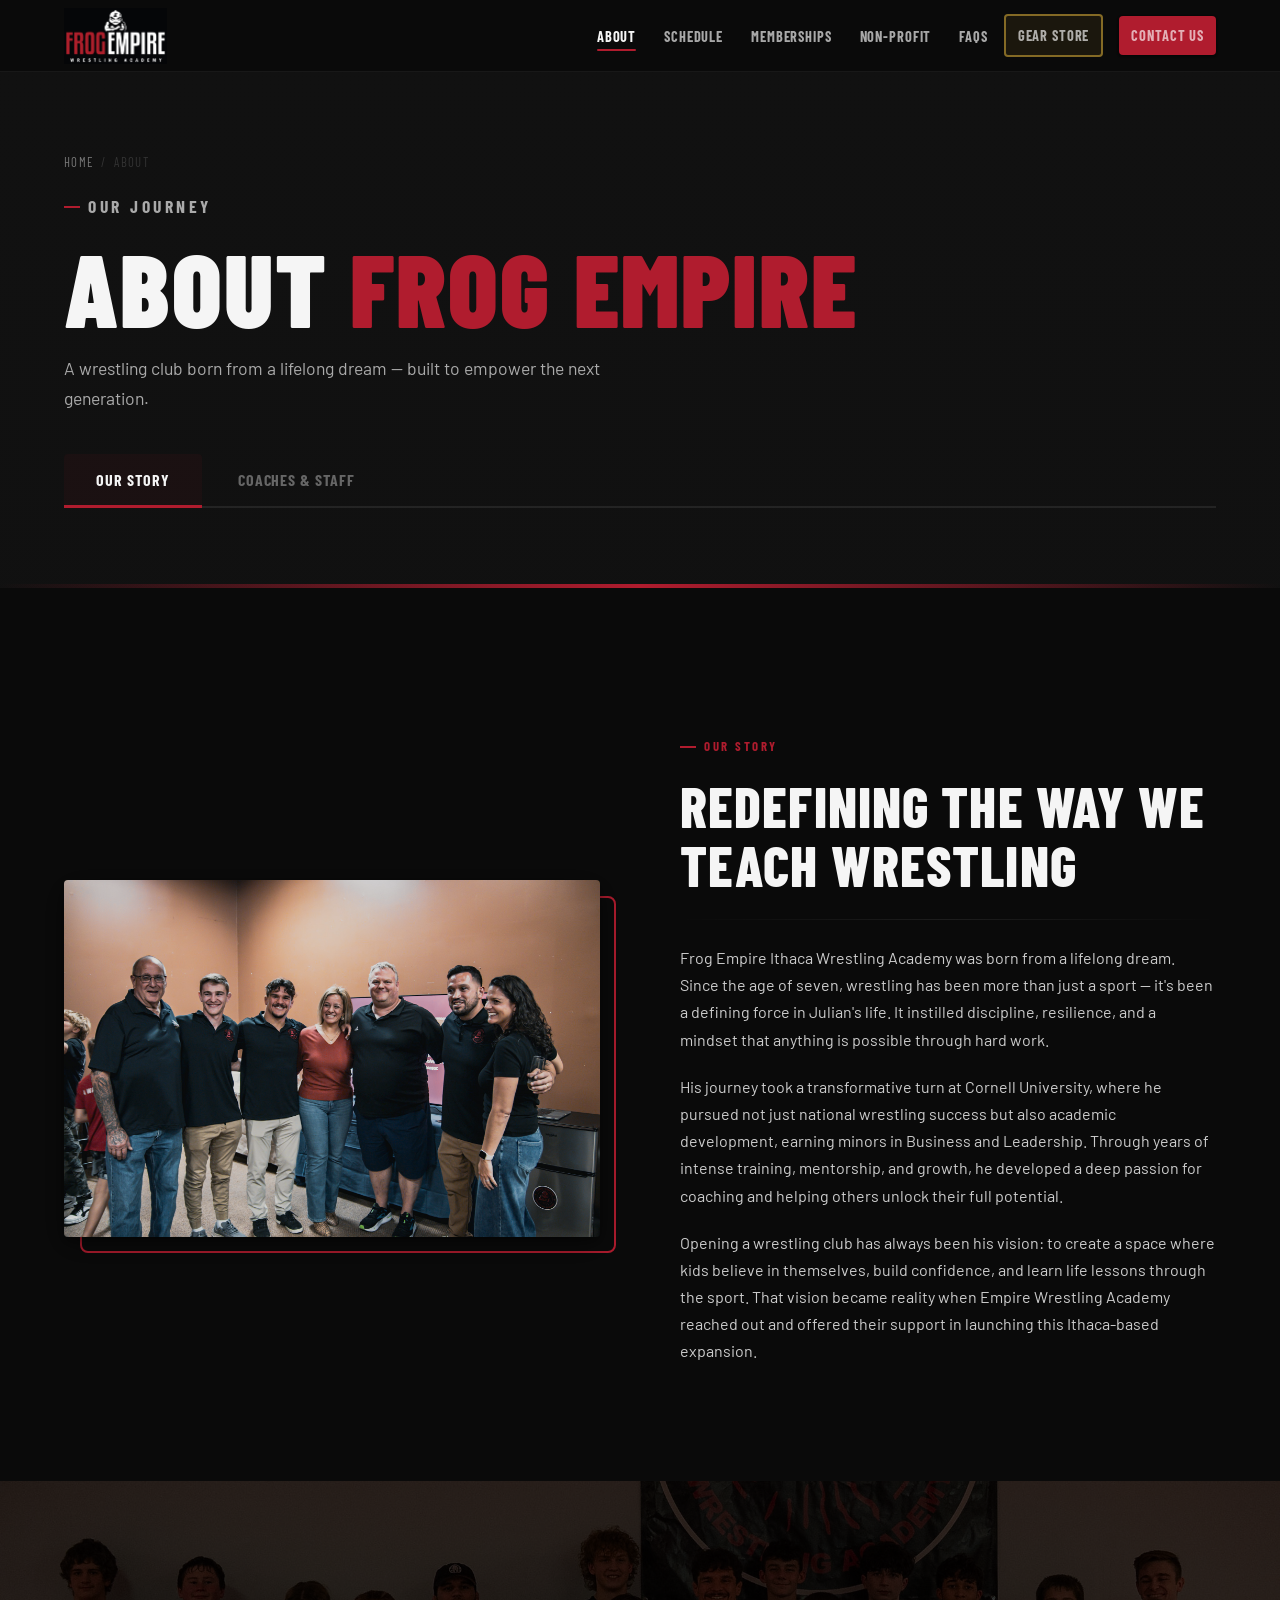
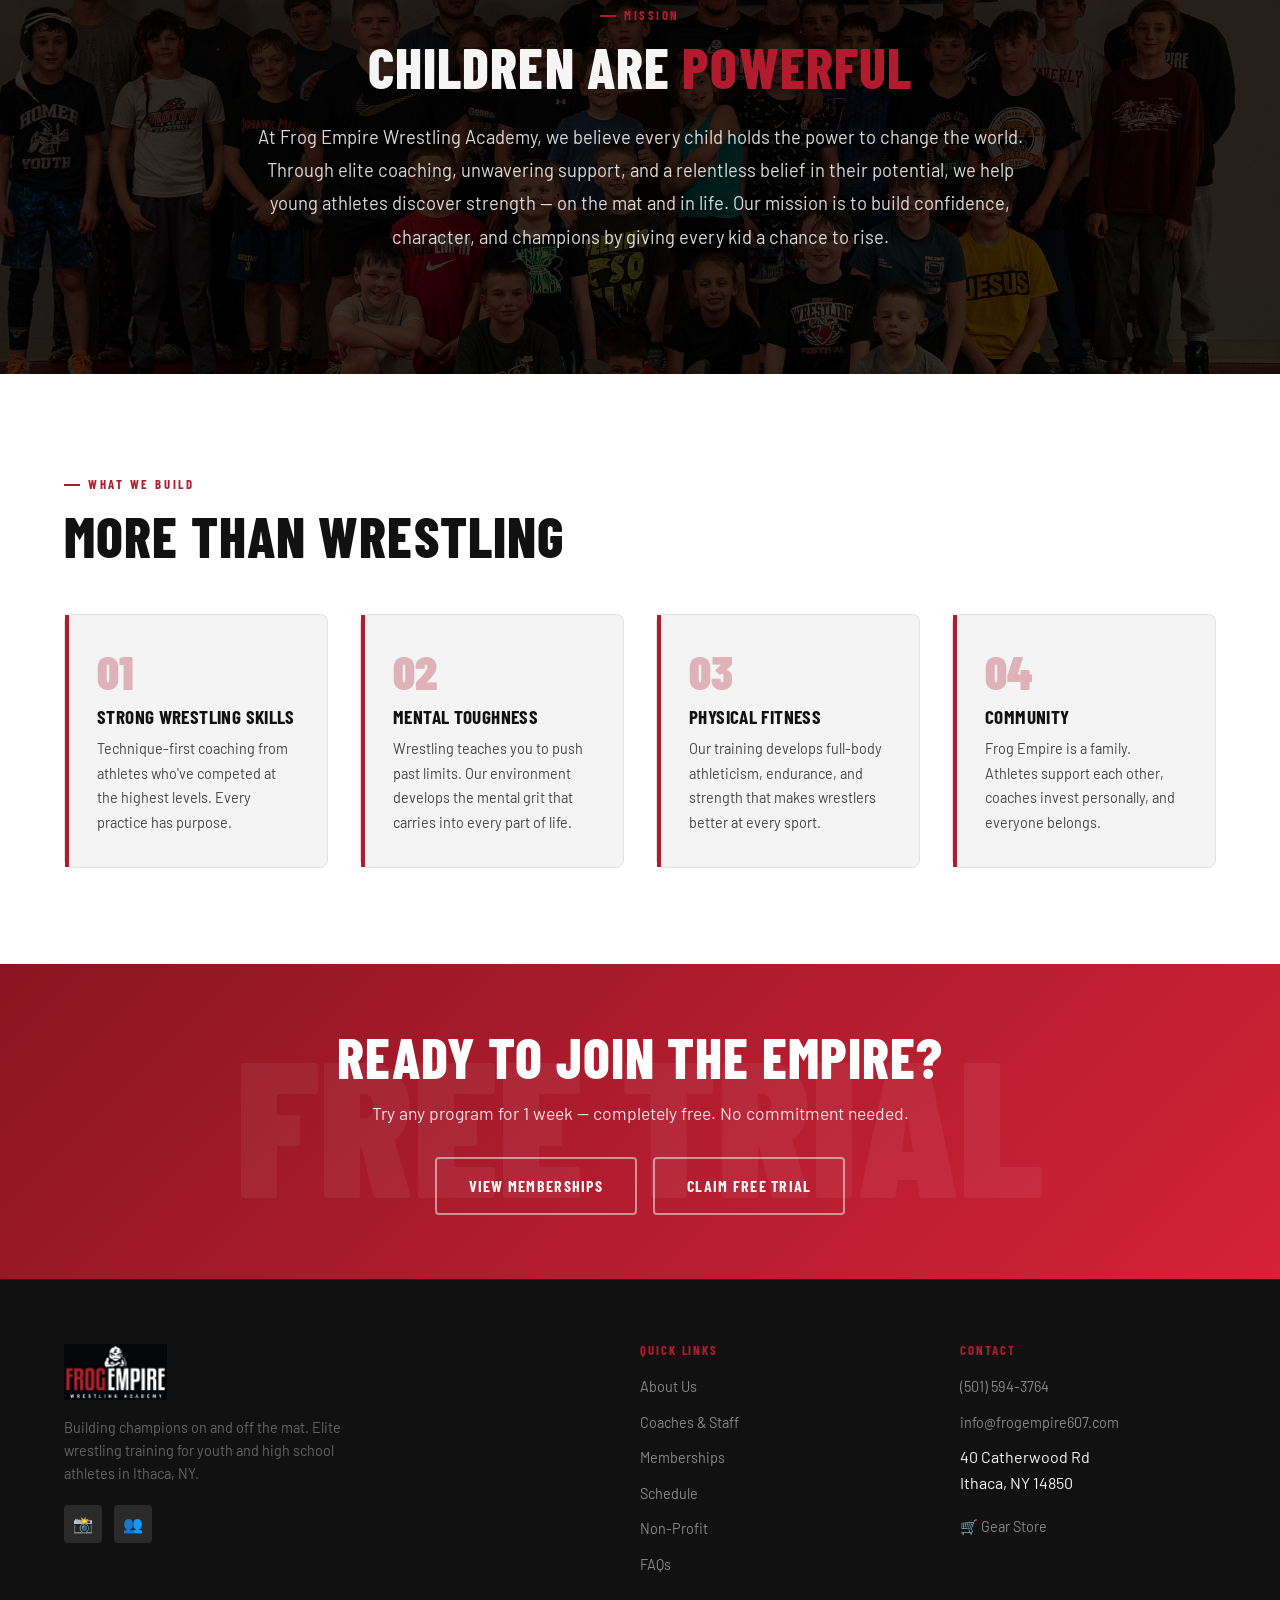
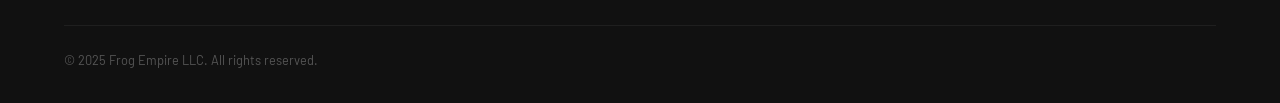
==== about.html @ eecf214a "SEO overhaul — meta tags, Open Graph, schema, sitemap, and performance - Add unique title + meta des" ====
<!DOCTYPE html>
<html lang="en">
<head>
  <meta charset="UTF-8" />
  <meta name="viewport" content="width=device-width, initial-scale=1.0" />
  <title>About Us | Frog Empire Wrestling Academy — Ithaca, NY</title>
  <meta name="description" content="Meet the Cornell-trained coaches behind Frog Empire Wrestling Academy in Ithaca, NY. Learn our story, mission, and why we're Central New York's top youth wrestling program." />
  <meta name="robots" content="index, follow" />
  <link rel="canonical" href="https://frogempire607.com/about.html" />
  <meta property="og:type" content="website" />
  <meta property="og:site_name" content="Frog Empire Wrestling Academy" />
  <meta property="og:title" content="About Frog Empire Wrestling Academy — Our Story &amp; Coaches" />
  <meta property="og:description" content="Cornell-trained coaches, a mission to empower young athletes, and Ithaca's premier wrestling program." />
  <meta property="og:image" content="https://frogempire607.com/images/logo-badge.png" />
  <meta property="og:url" content="https://frogempire607.com/about.html" />
  <meta name="twitter:card" content="summary_large_image" />
  <meta name="twitter:title" content="About Frog Empire Wrestling Academy" />
  <meta name="twitter:description" content="Cornell-trained coaches building champions in Ithaca, NY." />
  <meta name="twitter:image" content="https://frogempire607.com/images/logo-badge.png" />
  <link rel="stylesheet" href="css/style.css" />
  <link rel="icon" type="image/png" href="images/logo-badge.png" />
</head>
<body>

<nav class="navbar">
  <div class="nav-inner">
    <a href="index.html" class="nav-logo">
      <img src="images/logo-banner.jpeg" alt="Frog Empire Wrestling Academy" />
    </a>
    <button class="nav-toggle" id="navToggle" aria-label="Toggle menu">
      <span></span><span></span><span></span>
    </button>
    <ul class="nav-links" id="navLinks">
      <li><a href="about.html" class="active">About</a></li>
      <li><a href="schedule.html">Schedule</a></li>
      <li><a href="memberships.html">Memberships</a></li>
      <li><a href="https://www.frogempirefoundation.org" target="_blank" rel="noopener noreferrer">Non-Profit</a></li>
      <li><a href="faq.html">FAQs</a></li>
      <li><a href="https://www.icsmerch.com/collections/frog-empire?page=1#cac25b660d0df59da851ec04d2c12018" target="_blank" class="btn btn-gear">Gear Store</a></li>
      <li class="nav-cta"><a href="contact.html" class="btn btn-primary">Contact Us</a></li>
    </ul>
  </div>
</nav>

<!-- PAGE HERO -->
<section class="page-hero">
  <div class="container">
    <div class="breadcrumb">
      <a href="index.html">Home</a>
      <span>/</span>
      <span>About</span>
    </div>
    <p class="section-label">Our Journey</p>
    <h1>About <span class="text-red">Frog Empire</span></h1>
    <p>A wrestling club born from a lifelong dream — built to empower the next generation.</p>

    <!-- PAGE TABS -->
    <div class="page-tabs" id="aboutTabs">
      <button class="page-tab-btn active" data-panel="panel-story">Our Story</button>
      <button class="page-tab-btn" data-panel="panel-team" id="teamTabBtn">Coaches &amp; Staff</button>
    </div>
  </div>
</section>

<!-- ===== TAB: OUR STORY ===== -->
<div class="page-tab-panel active" id="panel-story">

  <!-- STORY -->
  <section class="section">
    <div class="container">
      <div class="story-grid">
        <div class="story-image fade-up">
          <img src="images/about-hero.JPG" alt="Frog Empire" loading="lazy" style="border-radius:4px;" />
        </div>
        <div class="story-text fade-up">
          <p class="section-label">Our Story</p>
          <h2>Redefining the Way We Teach Wrestling</h2>
          <div class="divider-line" style="margin: 24px 0;"></div>
          <p>Frog Empire Ithaca Wrestling Academy was born from a lifelong dream. Since the age of seven, wrestling has been more than just a sport — it's been a defining force in Julian's life. It instilled discipline, resilience, and a mindset that anything is possible through hard work.</p>
          <p>His journey took a transformative turn at Cornell University, where he pursued not just national wrestling success but also academic development, earning minors in Business and Leadership. Through years of intense training, mentorship, and growth, he developed a deep passion for coaching and helping others unlock their full potential.</p>
          <p>Opening a wrestling club has always been his vision: to create a space where kids believe in themselves, build confidence, and learn life lessons through the sport. That vision became reality when Empire Wrestling Academy reached out and offered their support in launching this Ithaca-based expansion.</p>
        </div>
      </div>
    </div>
  </section>

  <!-- MISSION — IMAGE BACKGROUND SECTION
       Replace YOUR-MISSION-IMAGE.jpg with your actual file. -->
  <section class="section section-img-bg" style="padding:120px 0; background-image: url('images/about.jpg');">
    <div class="img-overlay img-overlay--heavy"></div>
    <div class="container">
      <div style="max-width:780px; margin:0 auto; text-align:center;">
        <p class="section-label" style="margin:0 auto 12px;">Mission</p>
        <h2 style="margin-bottom:24px;">Children Are <span class="text-red">Powerful</span></h2>
        <p style="font-size:1.15rem; color:rgba(255,255,255,0.85); line-height:1.8;">At Frog Empire Wrestling Academy, we believe every child holds the power to change the world. Through elite coaching, unwavering support, and a relentless belief in their potential, we help young athletes discover strength — on the mat and in life. Our mission is to build confidence, character, and champions by giving every kid a chance to rise.</p>
      </div>
    </div>
  </section>

  <!-- VALUES -->
  <section class="section section--white">
    <div class="container">
      <p class="section-label">What We Build</p>
      <h2 class="section-title">More Than Wrestling</h2>
      <div class="values-grid" style="margin-top:48px;">
        <div class="value-card fade-up" style="background:#f4f4f4; border-color:rgba(0,0,0,0.08);">
          <div class="value-num" style="color:rgba(176,28,46,0.3);">01</div>
          <h3>Strong Wrestling Skills</h3>
          <p>Technique-first coaching from athletes who've competed at the highest levels. Every practice has purpose.</p>
        </div>
        <div class="value-card fade-up" style="background:#f4f4f4; border-color:rgba(0,0,0,0.08);">
          <div class="value-num" style="color:rgba(176,28,46,0.3);">02</div>
          <h3>Mental Toughness</h3>
          <p>Wrestling teaches you to push past limits. Our environment develops the mental grit that carries into every part of life.</p>
        </div>
        <div class="value-card fade-up" style="background:#f4f4f4; border-color:rgba(0,0,0,0.08);">
          <div class="value-num" style="color:rgba(176,28,46,0.3);">03</div>
          <h3>Physical Fitness</h3>
          <p>Our training develops full-body athleticism, endurance, and strength that makes wrestlers better at every sport.</p>
        </div>
        <div class="value-card fade-up" style="background:#f4f4f4; border-color:rgba(0,0,0,0.08);">
          <div class="value-num" style="color:rgba(176,28,46,0.3);">04</div>
          <h3>Community</h3>
          <p>Frog Empire is a family. Athletes support each other, coaches invest personally, and everyone belongs.</p>
        </div>
      </div>
    </div>
  </section>

  <!-- CTA -->
  <div class="trial-banner">
    <div class="container">
      <h2>Ready to Join the Empire?</h2>
      <p>Try any program for 1 week — completely free. No commitment needed.</p>
      <div style="display:flex;gap:16px;justify-content:center;flex-wrap:wrap;">
        <a href="memberships.html" class="btn btn-outline">View Memberships</a>
        <a href="https://www.wellnessliving.com/rs/catalog-view.html?k_business=728263&id_sale=1&k_id=3768697" class="btn btn-outline">Claim Free Trial</a>
      </div>
    </div>
  </div>

</div><!-- /panel-story -->

<!-- ===== TAB: COACHES & STAFF ===== -->
<div class="page-tab-panel" id="panel-team">
<section class="section" id="team">
  <div class="container">

    <!-- OWNERS SECTION -->
    <div class="team-section-label"><h2>Ownership</h2></div>
    <div class="team-grid">

      <!-- Julian -->
      <div class="team-card fade-up">
      <a href="mailto:jramirez@frogempire607.com" style="display:block;">
        <div class="team-card-img transparent-bg">
          <img src="images/julian.jpg" alt="Julian Ramirez" loading="lazy" />
        </div>
        </a>
        <div class="team-card-body">
          <h3>Julian Ramirez</h3>
          <div class="role">Owner &amp; Lead Coach</div>
          <p>Cornell University athlete, minor in Business &amp; Leadership. Julian has been wrestling since age 7 and turned that passion into a mission to develop the next generation of champions in Ithaca.</p>
          <a href="mailto:info@frogempire607.com" class="coach-email-link">✉ jramirez@frogempire607.com</a>
          <div style="margin-top:12px;">
            <a href="memberships.html#privates" class="btn btn-red-outline" style="font-size:0.8rem; padding:8px 16px;">Book a Private</a>
          </div>
        </div>
      </div>

       <!-- Diego Jaramillo -->
      <div class="team-card fade-up">
        <div class="team-card-img transparent-bg">
          <img src="images/diego.jpg" alt="Diego Jaramillo" loading="lazy" />
        </div>
        <div class="team-card-body">
          <h3>Diego Jaramillo</h3>
          <div class="role">Manager &amp; Co-Owner</div>
          <p>Manages day-to-day operations and supports the coaching staff in creating a world-class training environment for every athlete.</p>
        </div>
      </div>

      <!-- John Degl -->
      <div class="team-card fade-up">
        <div class="team-card-img transparent-bg">
          <img src="images/degl.jpg" alt="John Degl" loading="lazy" />
        </div>
        <div class="team-card-body">
          <h3>John Degl</h3>
          <div class="role">Co-Owner</div>
          <p>Owner of Empire Wrestling Academy. Business partner and supporter of the Frog Empire mission. John helps drive operations and the long-term vision for the academy.</p>
        </div>
      </div>

      <!-- Shana Leone -->
      <div class="team-card fade-up">
        <div class="team-card-img transparent-bg">
          <img src="images/shana.jpg" alt="Shana Leone" loading="lazy" />
        </div>
        <div class="team-card-body">
          <h3>Shana Leone</h3>
          <div class="role">Co-Owner</div>
          <p>Part of the core Frog Empire ownership team, helping to build a club where athletes and families feel welcomed, supported, and valued.</p>
        </div>
      </div>

    </div><!-- /owners -->

    <!-- COACHES SECTION -->
    <div class="team-section-label"><h2>Coaches</h2></div>
    <div class="team-grid">

      <!-- Sal -->
      <div class="team-card fade-up">
        <a href="mailto:sjones@frogempire607.com" style="display:block;">
          <div class="team-card-img transparent-bg">
            <img src="images/sal.jpg" alt="Sal" loading="lazy" />
          </div>
        </a>
        <div class="team-card-body">
          <h3>Sal</h3>
          <div class="role">Head Coach</div>
          <p>Cornell-trained and deeply committed to athlete development. Sal brings high-level technical coaching to every session.</p>
          <a href="mailto:info@frogempire607.com" class="coach-email-link">✉ sjones@frogempire607.com</a>
          <div style="margin-top:12px;">
            <a href="memberships.html#privates" class="btn btn-red-outline" style="font-size:0.8rem; padding:8px 16px;">Book a Private</a>
          </div>
        </div>
      </div>

      <!-- Josh Antoine -->
      <div class="team-card fade-up">
        <div class="team-card-img transparent-bg">
          <img src="images/josh.JPEG" alt="Josh Antoine" loading="lazy" />
        </div>
        <div class="team-card-body">
          <h3>Josh Antoine</h3>
          <div class="role">Assistant Coach</div>
          <p>Head coach of Ithaca HS, Josh is committed to developing every athlete's technique, mindset, and competitive edge.</p>
          <div style="margin-top:12px;">
            <a href="memberships.html#privates" class="btn btn-red-outline" style="font-size:0.8rem; padding:8px 16px;">Book a Private</a>
          </div>
        </div>
      </div>

    </div><!-- /coaches -->

    <!-- CORNELL COACHES SECTION -->
    <div class="team-section-label">College Athletes On Staff</div>
    <p style="color:#888; max-width:640px; margin-bottom:32px;">Current Cornell University wrestling athletes who bring a living, breathing example of what elite training looks like. Your athlete trains alongside some of the best collegiate wrestlers in the country.</p>
    <div class="team-grid">

      <div class="cornell-card fade-up">
        <div class="cornell-badge">Cornell Wrestling</div>
        <h4>Cornell Athlete</h4>
        <p>Add name &amp; photo</p>
      </div>
      <div class="cornell-card fade-up">
        <div class="cornell-badge">Cornell Wrestling</div>
        <h4>Cornell Athlete</h4>
        <p>Add name &amp; photo</p>
      </div>
      <div class="cornell-card fade-up">
        <div class="cornell-badge">Cornell Wrestling</div>
        <h4>Cornell Athlete</h4>
        <p>Add name &amp; photo</p>
      </div>

    </div>

    <div style="margin-top:48px; text-align:center;">
      <a href="https://www.wellnessliving.com/rs/catalog-view.html?k_business=728263&id_sale=1&k_id=3768697" class="btn btn-primary">Train With This Team — Free for 1 Week</a>
    </div>

  </div>
</section>
</div><!-- /panel-team -->

<!-- ===== FOOTER ===== -->
<footer>
  <div class="container">
    <div class="footer-inner">
      <div class="footer-brand">
        <img src="images/logo-banner.jpeg" alt="Frog Empire Wrestling Academy" />
        <p>Building champions on and off the mat. Elite wrestling training for youth and high school athletes in Ithaca, NY.</p>
        <div class="social-links" style="margin-top:20px;">
          <a href="https://www.instagram.com/frogempire607" target="_blank" aria-label="Instagram">📸</a>
          <a href="https://www.facebook.com/frogempire607" target="_blank" aria-label="Facebook">👥</a>
        </div>
      </div>
      <div class="footer-col">
        <h4>Quick Links</h4>
        <ul>
          <li><a href="about.html">About Us</a></li>
          <li><a href="about.html#team">Coaches &amp; Staff</a></li>
          <li><a href="memberships.html">Memberships</a></li>
          <li><a href="schedule.html">Schedule</a></li>
          <li><a href="https://www.frogempirefoundation.org" target="_blank" rel="noopener noreferrer">Non-Profit</a></li>
          <li><a href="faq.html">FAQs</a></li>
        </ul>
      </div>
      <div class="footer-col">
        <h4>Contact</h4>
        <ul>
          <li><a href="tel:5015943764">(501) 594-3764</a></li>
          <li><a href="mailto:info@frogempire607.com">info@frogempire607.com</a></li>
          <li>40 Catherwood Rd<br>Ithaca, NY 14850</li>
          <li style="margin-top:8px;"><a href="https://www.icsmerch.com/collections/frog-empire?page=1#cac25b660d0df59da851ec04d2c12018" target="_blank" rel="noopener noreferrer">🛒 Gear Store</a></li>
        </ul>
      </div>
    </div>
    <div class="footer-bottom">
      <p>© 2025 Frog Empire LLC. All rights reserved.</p>
    </div>
  </div>
</footer>

<button id="backToTop" aria-label="Back to top">↑</button>
<script src="js/main.js"></script>
<script>
  // About page tabs
  document.querySelectorAll('.page-tab-btn').forEach(btn => {
    btn.addEventListener('click', () => {
      const target = btn.dataset.panel;
      document.querySelectorAll('.page-tab-btn').forEach(b => b.classList.remove('active'));
      document.querySelectorAll('.page-tab-panel').forEach(p => p.classList.remove('active'));
      btn.classList.add('active');
      const panel = document.getElementById(target);
      if (panel) panel.classList.add('active');
    });
  });
  // If URL has #team, open the team tab
  if (window.location.hash === '#team') {
    document.querySelector('[data-panel="panel-team"]').click();
    setTimeout(() => document.getElementById('team').scrollIntoView({ behavior: 'smooth' }), 100);
  }
</script>
</body>
</html>
---- css/style.css ----
/* ===========================
   FROG EMPIRE WRESTLING ACADEMY
   Main Stylesheet
   =========================== */

@import url('https://fonts.googleapis.com/css2?family=Barlow+Condensed:ital,wght@0,400;0,600;0,700;0,800;0,900;1,700&family=Barlow:wght@400;500;600&display=swap');

/* ---- CSS Variables / Design Tokens ---- */
:root {
  /* Color — Brand */
  --red: #B01C2E;
  --red-dark: #8a1522;
  --red-light: #d42236;
  --red-glow: rgba(176, 28, 46, 0.15);
  --red-subtle: rgba(176, 28, 46, 0.08);

  /* Color — Neutrals */
  --black: #0a0a0a;
  --black-soft: #111111;
  --gray-dark: #1a1a1a;
  --gray-mid: #2a2a2a;
  --gray: #3a3a3a;
  --gray-light: #888;
  --gray-muted: #666;
  --gray-faint: #444;
  --white: #f5f5f5;
  --white-pure: #ffffff;
  --text-primary: #f5f5f5;
  --text-secondary: #ccc;
  --text-muted: #888;
  --text-faint: #555;

  /* Color — Semantic */
  --success: #2ecc71;
  --success-muted: rgba(46, 204, 113, 0.15);
  --warning: #f0c040;

  /* Typography */
  --font-display: 'Barlow Condensed', sans-serif;
  --font-body: 'Barlow', sans-serif;

  /* Spacing Scale (4px base) */
  --space-1: 4px;
  --space-2: 8px;
  --space-3: 12px;
  --space-4: 16px;
  --space-5: 20px;
  --space-6: 24px;
  --space-8: 32px;
  --space-10: 40px;
  --space-12: 48px;
  --space-16: 64px;
  --space-20: 80px;
  --space-24: 96px;

  /* Border Radius */
  --radius-sm: 4px;
  --radius-md: 8px;
  --radius-lg: 12px;
  --radius-xl: 16px;
  --radius-full: 9999px;

  /* Shadows / Elevation */
  --shadow-sm: 0 1px 3px rgba(0,0,0,0.3), 0 1px 2px rgba(0,0,0,0.2);
  --shadow-md: 0 4px 12px rgba(0,0,0,0.4), 0 2px 4px rgba(0,0,0,0.2);
  --shadow-lg: 0 8px 30px rgba(0,0,0,0.5), 0 4px 8px rgba(0,0,0,0.25);
  --shadow-xl: 0 16px 50px rgba(0,0,0,0.6);
  --shadow-red: 0 4px 20px rgba(176, 28, 46, 0.3);
  --shadow-red-lg: 0 8px 40px rgba(176, 28, 46, 0.4);

  /* Transitions */
  --ease-out: cubic-bezier(0.16, 1, 0.3, 1);
  --ease-in-out: cubic-bezier(0.45, 0, 0.55, 1);
  --duration-fast: 150ms;
  --duration-normal: 250ms;
  --duration-slow: 400ms;

  /* Layout */
  --nav-height: 72px;
  --max-width: 1200px;

  /* Borders */
  --border-subtle: 1px solid rgba(255,255,255,0.06);
  --border-light: 1px solid rgba(255,255,255,0.1);
  --border-mid: 1px solid rgba(255,255,255,0.15);
}

/* ---- Reset & Base ---- */
*, *::before, *::after { box-sizing: border-box; margin: 0; padding: 0; }
html { scroll-behavior: smooth; font-size: 16px; -webkit-font-smoothing: antialiased; -moz-osx-font-smoothing: grayscale; }
body {
  background: var(--black);
  color: var(--white);
  font-family: var(--font-body);
  line-height: 1.6;
  overflow-x: hidden;
}
img { max-width: 100%; height: auto; display: block; }
a { color: inherit; text-decoration: none; transition: color var(--duration-fast) ease; }
ul { list-style: none; }

/* Focus styles for accessibility */
:focus-visible {
  outline: 2px solid var(--red);
  outline-offset: 3px;
  border-radius: var(--radius-sm);
}
:focus:not(:focus-visible) { outline: none; }

/* Selection color */
::selection { background: var(--red); color: white; }

/* Smooth scrollbar (webkit) */
::-webkit-scrollbar { width: 8px; }
::-webkit-scrollbar-track { background: var(--black-soft); }
::-webkit-scrollbar-thumb { background: var(--gray-mid); border-radius: var(--radius-full); }
::-webkit-scrollbar-thumb:hover { background: var(--gray); }

/* ---- Typography ---- */
h1, h2, h3, h4 {
  font-family: var(--font-display);
  text-transform: uppercase;
  line-height: 1.05;
  letter-spacing: 0.02em;
}
h1 { font-size: clamp(3rem, 8vw, 7rem); font-weight: 900; }
h2 { font-size: clamp(2rem, 5vw, 3.5rem); font-weight: 800; }
h3 { font-size: clamp(1.4rem, 3vw, 2rem); font-weight: 700; }
h4 { font-size: 1.2rem; font-weight: 600; }
p { font-size: 1rem; line-height: 1.7; color: #ccc; }

/* ---- Utility ---- */
.container { max-width: var(--max-width); margin: 0 auto; padding: 0 24px; }
.section { padding: 96px 0; }
.section--dark { background: var(--black-soft); }
.section--gray { background: var(--gray-dark); }
.section--white {
  background: #ffffff;
}
.section--white h2, .section--white h3, .section--white h4,
.section--white .section-title { color: #111111; }
.section--white p { color: #444444; }
.section--white .section-label { color: var(--red); }
.section--white .section-desc { color: #555555; }
.section--white .program-card { background: #f4f4f4; }
.section--white .program-card h3 { color: #111; }
.section--white .program-card p { color: #555; }
.section--white .program-detail { color: #444; }
.section--white .season-card { border-color: rgba(0,0,0,0.12); }
.section--white .season-name { color: #111; }
.section--light {
  background: #f7f6f6;
}
.section--light h2, .section--light h3, .section--light h4,
.section--light .section-title { color: #111111; }
.section--light p { color: #444; }
.section--light .section-label { color: var(--red); }
.section--light .section-desc { color: #555; }
.text-red { color: var(--red); }
.text-center { text-align: center; }
.sr-only { position: absolute; width: 1px; height: 1px; overflow: hidden; clip: rect(0,0,0,0); }

/* ---- Buttons ---- */
.btn {
  display: inline-block;
  font-family: var(--font-display);
  font-weight: 700;
  font-size: 1rem;
  text-transform: uppercase;
  letter-spacing: 0.08em;
  padding: 14px 32px;
  border: none;
  border-radius: var(--radius-sm);
  cursor: pointer;
  transition: all var(--duration-normal) var(--ease-out);
  text-align: center;
  position: relative;
}
.btn-primary {
  background: var(--red);
  color: var(--white-pure);
  box-shadow: var(--shadow-sm);
}
.btn-primary:hover {
  background: var(--red-light);
  transform: translateY(-2px);
  box-shadow: var(--shadow-red);
}
.btn-primary:active { transform: translateY(0); box-shadow: var(--shadow-sm); }
.btn-outline {
  background: transparent;
  color: var(--white);
  border: 2px solid rgba(255,255,255,0.5);
  border-radius: var(--radius-sm);
}
.btn-outline:hover {
  background: var(--white);
  color: var(--black);
  border-color: var(--white);
  box-shadow: var(--shadow-md);
}
.btn-outline:active { transform: scale(0.98); }
.btn-red-outline {
  background: transparent;
  color: var(--red);
  border: 2px solid var(--red);
  border-radius: var(--radius-sm);
}
.btn-red-outline:hover {
  background: var(--red);
  color: var(--white-pure);
  box-shadow: var(--shadow-red);
}
.btn-red-outline:active { transform: scale(0.98); }
.btn-gear {
  background: rgba(240, 192, 64, 0.08);
  color: var(--warning);
  border: 2px solid rgba(240, 192, 64, 0.5);
  border-radius: var(--radius-sm);
  font-family: var(--font-display);
  font-weight: 700;
  font-size: 0.85rem;
  text-transform: uppercase;
  letter-spacing: 0.08em;
  padding: 8px 20px;
  transition: all var(--duration-normal) var(--ease-out);
}
.btn-gear:hover {
  background: var(--warning);
  color: var(--black);
  border-color: var(--warning);
}

/* ---- Section Headers ---- */
.section-label {
  display: inline-block;
  font-family: var(--font-display);
  font-size: 0.8rem;
  font-weight: 700;
  letter-spacing: 0.2em;
  text-transform: uppercase;
  color: var(--red);
  margin-bottom: 12px;
  padding-left: 24px;
  position: relative;
}
.section-label::before {
  content: '';
  position: absolute;
  left: 0; top: 50%;
  transform: translateY(-50%);
  width: 16px; height: 2px;
  background: var(--red);
}
.section-title { margin-bottom: 16px; }
.section-desc { max-width: 600px; color: #aaa; margin-bottom: 48px; }

/* ===============================
   NAVIGATION
   =============================== */
.navbar {
  position: fixed;
  top: 0; left: 0; right: 0;
  height: var(--nav-height);
  z-index: 1000;
  background: rgba(10,10,10,0.88);
  backdrop-filter: blur(16px);
  -webkit-backdrop-filter: blur(16px);
  border-bottom: 1px solid rgba(255,255,255,0.06);
  transition: all var(--duration-normal) var(--ease-out);
}
.navbar.scrolled {
  background: rgba(10,10,10,0.97);
  box-shadow: 0 1px 20px rgba(0,0,0,0.5);
  border-bottom-color: rgba(176, 28, 46, 0.4);
}
.nav-inner {
  max-width: var(--max-width);
  margin: 0 auto;
  padding: 0 var(--space-6);
  height: 100%;
  display: flex;
  align-items: center;
  justify-content: space-between;
}
.nav-logo img { height: 56px; width: auto; transition: height var(--duration-normal) var(--ease-out); }
.navbar.scrolled .nav-logo img { height: 48px; }
.nav-links {
  display: flex;
  align-items: center;
  gap: 4px;
}
.nav-links a {
  font-family: var(--font-display);
  font-weight: 700;
  font-size: 0.9rem;
  text-transform: uppercase;
  letter-spacing: 0.06em;
  color: rgba(255,255,255,0.65);
  padding: 8px 12px;
  border-radius: var(--radius-sm);
  transition: color var(--duration-fast) ease, background var(--duration-fast) ease;
  position: relative;
}
.nav-links a::after {
  content: '';
  position: absolute;
  bottom: 2px; left: 12px; right: 12px;
  height: 2px;
  background: var(--red);
  border-radius: 1px;
  transform: scaleX(0);
  transition: transform var(--duration-normal) var(--ease-out);
}
.nav-links a:hover { color: var(--white); background: rgba(255,255,255,0.04); }
.nav-links a.active { color: var(--white); }
.nav-links a:hover::after, .nav-links a.active::after { transform: scaleX(1); }
.nav-cta { margin-left: var(--space-3); }

/* Hamburger */
.nav-toggle {
  display: none;
  flex-direction: column;
  gap: 6px;
  background: none;
  border: none;
  cursor: pointer;
  padding: 10px;
  border-radius: var(--radius-sm);
  transition: background var(--duration-fast) ease;
}
.nav-toggle:hover { background: rgba(255,255,255,0.06); }
.nav-toggle span {
  display: block;
  width: 24px; height: 2px;
  background: var(--white);
  border-radius: 1px;
  transition: all var(--duration-normal) var(--ease-out);
}
.nav-toggle.open span:nth-child(1) { transform: translateY(8px) rotate(45deg); }
.nav-toggle.open span:nth-child(2) { opacity: 0; transform: scaleX(0); }
.nav-toggle.open span:nth-child(3) { transform: translateY(-8px) rotate(-45deg); }

/* Mobile Nav Backdrop */
.nav-backdrop {
  display: none;
  position: fixed;
  inset: 0;
  background: rgba(0,0,0,0.6);
  backdrop-filter: blur(4px);
  z-index: 999;
  opacity: 0;
  transition: opacity var(--duration-normal) ease;
}
.nav-backdrop.visible { display: block; opacity: 1; }

/* Mobile Nav */
@media (max-width: 900px) {
  .nav-toggle { display: flex; }
  .nav-links {
    position: fixed;
    top: var(--nav-height); left: 0; right: 0;
    bottom: 0;
    background: var(--black-soft);
    flex-direction: column;
    padding: var(--space-8) var(--space-6);
    gap: 0;
    border-top: 2px solid var(--red);
    transform: translateX(100%);
    transition: transform var(--duration-slow) var(--ease-out);
    overflow-y: auto;
    z-index: 1001;
  }
  .nav-links.open { transform: translateX(0); }
  .nav-links a {
    padding: var(--space-4) 0;
    font-size: 1.2rem;
    border-bottom: 1px solid rgba(255,255,255,0.06);
    width: 100%;
    border-radius: 0;
    color: rgba(255,255,255,0.7);
  }
  .nav-links a:hover, .nav-links a.active { color: var(--white); background: transparent; }
  .nav-links a::after { display: none; }
  .nav-cta { margin: var(--space-6) 0 0; }
  .nav-cta .btn { width: 100%; display: block; text-align: center; }
  /* Gear Store btn full width on mobile */
  .nav-links .btn-gear { width: 100%; display: block; text-align: center; margin-top: var(--space-2); }
}

/* ===============================
   HERO
   =============================== */
.hero {
  min-height: 100vh;
  display: flex;
  align-items: center;
  position: relative;
  overflow: hidden;
  background: var(--black);
  padding-top: var(--nav-height);
}
.hero-bg {
  position: absolute;
  inset: 0;
  background:
    radial-gradient(ellipse 60% 70% at 70% 50%, rgba(176,28,46,0.12) 0%, transparent 70%),
    repeating-linear-gradient(
      -45deg,
      transparent,
      transparent 40px,
      rgba(255,255,255,0.015) 40px,
      rgba(255,255,255,0.015) 41px
    );
}
.hero-inner {
  max-width: var(--max-width);
  margin: 0 auto;
  padding: 80px 24px;
  display: grid;
  grid-template-columns: 1fr auto;
  align-items: center;
  gap: 64px;
}
.hero-eyebrow {
  font-family: var(--font-display);
  font-size: 0.85rem;
  font-weight: 700;
  letter-spacing: 0.25em;
  color: var(--red);
  text-transform: uppercase;
  margin-bottom: 20px;
  display: flex;
  align-items: center;
  gap: 12px;
}
.hero-eyebrow::before {
  content: '';
  width: 40px; height: 2px;
  background: var(--red);
  flex-shrink: 0;
}
.hero-title {
  font-size: clamp(3.5rem, 9vw, 8rem);
  font-weight: 900;
  line-height: 0.95;
  margin-bottom: 24px;
}
.hero-title .line-white { color: var(--white); display: block; }
.hero-title .line-red { color: var(--red); display: block; }
.hero-title .line-outline {
  -webkit-text-stroke: 2px var(--white);
  color: transparent;
  display: block;
}
.hero-sub {
  font-size: 1.1rem;
  color: #aaa;
  max-width: 500px;
  margin-bottom: 40px;
  line-height: 1.7;
}
.hero-actions { display: flex; gap: 16px; flex-wrap: wrap; }
.hero-logo {
  width: 340px;
  flex-shrink: 0;
  filter: drop-shadow(0 0 40px rgba(176, 28, 46, 0.2));
  transition: filter var(--duration-slow) ease;
}
.hero-logo:hover { filter: drop-shadow(0 0 60px rgba(176, 28, 46, 0.35)); }
.hero-stats {
  display: flex;
  gap: 48px;
  margin-top: 64px;
  padding-top: 40px;
  border-top: 1px solid rgba(255,255,255,0.08);
}
.stat-num {
  font-family: var(--font-display);
  font-size: 2.5rem;
  font-weight: 900;
  color: var(--red);
  line-height: 1;
}
.stat-label {
  font-size: 0.8rem;
  text-transform: uppercase;
  letter-spacing: 0.1em;
  color: #666;
  margin-top: 4px;
}
@media (max-width: 900px) {
  .hero-inner { grid-template-columns: 1fr; text-align: center; gap: 40px; }
  .hero-logo { width: 240px; margin: 0 auto; }
  .hero-eyebrow { justify-content: center; }
  .hero-actions { justify-content: center; }
  .hero-stats { justify-content: center; gap: 32px; }
}

/* Red divider stripe */
.stripe {
  height: 6px;
  background: linear-gradient(90deg, var(--black) 0%, var(--red) 30%, var(--red-light) 60%, var(--black) 100%);
}

/* ===============================
   PROGRAMS / CLASSES
   =============================== */
.programs-grid {
  display: grid;
  grid-template-columns: repeat(auto-fit, minmax(300px, 1fr));
  gap: var(--space-5);
  margin-top: var(--space-12);
}
.program-card {
  background: var(--gray-dark);
  padding: var(--space-10) var(--space-8);
  position: relative;
  overflow: hidden;
  transition: all var(--duration-normal) var(--ease-out);
  border-left: 4px solid transparent;
  border-radius: var(--radius-md);
  box-shadow: var(--shadow-sm);
}
.program-card::before {
  content: '';
  position: absolute;
  top: 0; left: 0; bottom: 0;
  width: 0;
  background: var(--red-subtle);
  transition: width var(--duration-slow) var(--ease-out);
}
.program-card:hover {
  border-left-color: var(--red);
  box-shadow: var(--shadow-md);
  transform: translateY(-2px);
}
.program-card:hover::before { width: 100%; }
.program-icon {
  font-size: 2.5rem;
  margin-bottom: 20px;
  display: block;
}
.program-age {
  display: inline-block;
  background: var(--red);
  color: white;
  font-family: var(--font-display);
  font-size: 0.75rem;
  font-weight: 700;
  letter-spacing: 0.1em;
  text-transform: uppercase;
  padding: 4px 12px;
  margin-bottom: 12px;
}
.program-card h3 { margin-bottom: 12px; font-size: 1.6rem; }
.program-card p { margin-bottom: 16px; font-size: 1.05rem; }
/* Program section description text (left column in memberships detail sections) */
#jr-frogs p, #ms-hs p, #sunday p, #girls p,
#jr-frogs li, #ms-hs li, #sunday li, #girls li { font-size: 1.05rem; }
.program-details {
  margin: 16px 0;
  padding: 16px 0;
  border-top: 1px solid rgba(255,255,255,0.07);
}
.program-detail {
  display: flex;
  align-items: center;
  gap: 8px;
  font-size: 0.9rem;
  color: #aaa;
  margin-bottom: 6px;
}
.program-detail::before {
  content: '→';
  color: var(--red);
  font-weight: bold;
}

/* ===============================
   FREE TRIAL BANNER
   =============================== */
.trial-banner {
  background: linear-gradient(135deg, var(--red-dark) 0%, var(--red) 50%, var(--red-light) 100%);
  padding: var(--space-16) 0;
  text-align: center;
  position: relative;
  overflow: hidden;
}
.trial-banner::before {
  content: 'FREE TRIAL';
  position: absolute;
  font-family: var(--font-display);
  font-size: 12rem;
  font-weight: 900;
  opacity: 0.06;
  top: 50%; left: 50%;
  transform: translate(-50%, -50%);
  white-space: nowrap;
  pointer-events: none;
}
.trial-banner h2 { color: white; font-size: clamp(2rem, 5vw, 3.5rem); }
.trial-banner p { color: rgba(255,255,255,0.85); font-size: 1.1rem; margin: 12px 0 28px; }

/* ===============================
   COACHES PREVIEW
   =============================== */
.coaches-grid {
  display: grid;
  grid-template-columns: repeat(auto-fit, minmax(220px, 1fr));
  gap: 24px;
  margin-top: 48px;
}
.coach-card {
  text-align: center;
}
.coach-img-wrap {
  width: 220px; height: 220px;
  margin: 0 auto 20px;
  border-radius: 50%;
  overflow: hidden;
  border: 3px solid var(--gray-mid);
  background: var(--gray-dark);
  transition: all var(--duration-normal) var(--ease-out);
  box-shadow: var(--shadow-md);
}
.coach-img-wrap img { width: 100%; height: 100%; object-fit: cover; }
.coach-card:hover .coach-img-wrap { border-color: var(--red); box-shadow: var(--shadow-red); }
.coach-name {
  font-family: var(--font-display);
  font-size: 1.5rem;
  font-weight: 700;
  text-transform: uppercase;
}
.coach-role { font-size: 1rem; color: var(--red); text-transform: uppercase; letter-spacing: 0.1em; }

/* ===============================
   SEASON SCHEDULE
   =============================== */
.seasons-grid {
  display: grid;
  grid-template-columns: repeat(auto-fit, minmax(280px, 1fr));
  gap: 24px;
  margin-top: 48px;
}
.season-card {
  border: 1px solid rgba(255,255,255,0.08);
  padding: var(--space-8);
  position: relative;
  border-radius: var(--radius-md);
  transition: all var(--duration-normal) var(--ease-out);
  box-shadow: var(--shadow-sm);
}
.season-card:hover { transform: translateY(-2px); box-shadow: var(--shadow-md); }
.season-card.current { border-color: var(--red); }
.season-badge {
  position: absolute;
  top: -1px; right: 24px;
  background: var(--red);
  color: white;
  font-family: var(--font-display);
  font-size: 0.7rem;
  font-weight: 700;
  letter-spacing: 0.1em;
  text-transform: uppercase;
  padding: 4px 12px;
}
.season-name {
  font-family: var(--font-display);
  font-size: 1.5rem;
  font-weight: 800;
  text-transform: uppercase;
  margin-bottom: 8px;
}
.season-dates {
  font-size: 1rem;
  color: var(--red);
  font-weight: 600;
  margin-bottom: 16px;
}

/* ===============================
   MEMBERSHIPS TABLE
   =============================== */
.membership-table {
  width: 100%;
  border-collapse: collapse;
  margin-top: 48px;
  font-size: 0.95rem;
}
.membership-table th {
  font-family: var(--font-display);
  font-weight: 700;
  font-size: 0.8rem;
  letter-spacing: 0.12em;
  text-transform: uppercase;
  color: #888;
  padding: 12px 20px;
  text-align: left;
  border-bottom: 2px solid var(--gray-mid);
}
.membership-table td {
  padding: 20px;
  border-bottom: 1px solid rgba(255,255,255,0.05);
  color: #ccc;
  vertical-align: top;
}
.membership-table tr:hover td { background: rgba(255,255,255,0.02); }
.membership-table .prog-name {
  font-family: var(--font-display);
  font-size: 1.1rem;
  font-weight: 700;
  color: var(--white);
  text-transform: uppercase;
}
.price-cell {
  font-family: var(--font-display);
  font-size: 1.4rem;
  font-weight: 800;
  color: var(--red);
}
@media (max-width: 700px) {
  .membership-table, .membership-table tbody, .membership-table tr, .membership-table td {
    display: block;
  }
  .membership-table thead { display: none; }
  .membership-table td { padding: 10px 16px; }
  .membership-table td::before {
    content: attr(data-label);
    font-family: var(--font-display);
    font-size: 0.75rem;
    font-weight: 700;
    letter-spacing: 0.1em;
    text-transform: uppercase;
    color: #666;
    display: block;
    margin-bottom: 4px;
  }
  .membership-table tr { border: 1px solid var(--gray-mid); margin-bottom: 16px; padding: 8px 0; }
}

/* ===============================
   FAQ ACCORDION
   =============================== */
.faq-list { margin-top: 40px; max-width: 800px; }
.faq-item {
  border-bottom: 1px solid rgba(255,255,255,0.08);
  transition: background var(--duration-fast) ease;
}
.faq-item:hover { background: rgba(255,255,255,0.015); }
.faq-item.open { background: rgba(176,28,46,0.04); }
.faq-question {
  width: 100%;
  background: none;
  border: none;
  color: var(--white);
  font-family: var(--font-display);
  font-size: 1.1rem;
  font-weight: 700;
  text-transform: uppercase;
  text-align: left;
  padding: 20px 16px;
  cursor: pointer;
  display: flex;
  justify-content: space-between;
  align-items: center;
  gap: 16px;
  border-radius: var(--radius-sm);
  transition: color var(--duration-fast) ease;
}
.faq-question:hover { color: var(--red-light); }
.faq-question span { flex: 1; }
.faq-icon {
  width: 24px; height: 24px;
  flex-shrink: 0;
  position: relative;
}
.faq-icon::before, .faq-icon::after {
  content: '';
  position: absolute;
  background: var(--red);
  border-radius: 2px;
  top: 50%; left: 50%;
  transform: translate(-50%, -50%);
}
.faq-icon::before { width: 16px; height: 2px; }
.faq-icon::after { width: 2px; height: 16px; transition: transform 0.3s; }
.faq-item.open .faq-icon::after { transform: translate(-50%, -50%) rotate(90deg); }
.faq-answer {
  max-height: 0;
  overflow: hidden;
  transition: max-height 0.4s ease;
}
.faq-item.open .faq-answer { max-height: 400px; }
.faq-answer p { padding: 0 0 20px; color: #aaa; }

/* ===============================
   CONTACT
   =============================== */
.contact-grid {
  display: grid;
  grid-template-columns: 1fr 1fr;
  gap: 80px;
  margin-top: 48px;
  align-items: start;
}
.contact-info-item {
  display: flex;
  gap: 16px;
  margin-bottom: 28px;
  align-items: flex-start;
}
.contact-icon {
  width: 40px; height: 40px;
  background: var(--red);
  display: flex;
  align-items: center;
  justify-content: center;
  flex-shrink: 0;
  font-size: 1.1rem;
  border-radius: var(--radius-sm);
  box-shadow: var(--shadow-sm);
}
.contact-info-item h4 {
  font-family: var(--font-display);
  font-size: 0.8rem;
  letter-spacing: 0.1em;
  text-transform: uppercase;
  color: #888;
  margin-bottom: 4px;
}
.contact-info-item p, .contact-info-item a {
  color: var(--white);
  font-size: 1rem;
}
.contact-form { display: flex; flex-direction: column; gap: 16px; }
.form-group { display: flex; flex-direction: column; gap: 6px; }
.form-group label {
  font-family: var(--font-display);
  font-size: 0.8rem;
  font-weight: 700;
  letter-spacing: 0.1em;
  text-transform: uppercase;
  color: #888;
}
.form-group input,
.form-group textarea,
.form-group select {
  background: var(--gray-dark);
  border: 1px solid rgba(255,255,255,0.1);
  color: var(--white);
  font-family: var(--font-body);
  font-size: 1rem;
  padding: 14px 16px;
  outline: none;
  transition: all var(--duration-normal) var(--ease-out);
  width: 100%;
  border-radius: var(--radius-sm);
}
.form-group input:focus,
.form-group textarea:focus,
.form-group select:focus {
  border-color: var(--red);
  box-shadow: 0 0 0 3px var(--red-glow);
  background: rgba(26, 26, 26, 0.8);
}
.form-group input::placeholder,
.form-group textarea::placeholder { color: var(--gray-muted); }
.form-group textarea { resize: vertical; min-height: 120px; }
.form-group select option { background: var(--gray-dark); }
@media (max-width: 768px) {
  .contact-grid { grid-template-columns: 1fr; gap: 48px; }
}

/* ===============================
   FOOTER
   =============================== */
footer {
  background: var(--black-soft);
  border-top: 1px solid rgba(255,255,255,0.06);
  padding: 64px 0 32px;
}
.footer-inner {
  display: grid;
  grid-template-columns: 2fr 1fr 1fr;
  gap: 64px;
  margin-bottom: 48px;
}
.footer-brand img { height: 56px; margin-bottom: 16px; }
.footer-brand p { font-size: 0.9rem; color: #666; max-width: 280px; line-height: 1.6; }
.footer-col h4 {
  font-family: var(--font-display);
  font-size: 0.8rem;
  font-weight: 700;
  letter-spacing: 0.15em;
  text-transform: uppercase;
  color: var(--red);
  margin-bottom: 16px;
}
.footer-col ul { display: flex; flex-direction: column; gap: 10px; }
.footer-col ul li a {
  font-size: 0.9rem;
  color: #888;
  transition: color 0.2s;
}
.footer-col ul li a:hover { color: var(--white); }
.footer-bottom {
  border-top: 1px solid rgba(255,255,255,0.06);
  padding-top: 24px;
  display: flex;
  justify-content: space-between;
  align-items: center;
  flex-wrap: wrap;
  gap: 12px;
}
.footer-bottom p { font-size: 0.8rem; color: #555; }
.social-links { display: flex; gap: var(--space-3); }
.social-links a {
  width: 38px; height: 38px;
  background: var(--gray-mid);
  display: flex;
  align-items: center;
  justify-content: center;
  font-size: 1rem;
  transition: all var(--duration-normal) var(--ease-out);
  border-radius: var(--radius-sm);
}
.social-links a:hover { background: var(--red); transform: translateY(-2px); box-shadow: var(--shadow-red); }
@media (max-width: 768px) {
  .footer-inner { grid-template-columns: 1fr 1fr; gap: 40px; }
  .footer-brand { grid-column: 1 / -1; }
}
@media (max-width: 480px) {
  .footer-inner { grid-template-columns: 1fr; }
}

/* ===============================
   PAGE HERO (inner pages)
   =============================== */
.page-hero {
  padding: calc(var(--nav-height) + 80px) 0 80px;
  background: var(--black-soft);
  position: relative;
  overflow: hidden;
}
.page-hero::after {
  content: '';
  position: absolute;
  bottom: 0; left: 0; right: 0;
  height: 4px;
  background: linear-gradient(90deg, transparent, var(--red), transparent);
}
.page-hero h1 { margin-bottom: 12px; }
.page-hero p { max-width: 560px; color: #aaa; font-size: 1.1rem; }
.breadcrumb {
  display: flex;
  gap: 8px;
  align-items: center;
  margin-bottom: 20px;
  font-family: var(--font-display);
  font-size: 0.8rem;
  letter-spacing: 0.1em;
  text-transform: uppercase;
  color: #555;
}
.breadcrumb a { color: #777; }
.breadcrumb a:hover { color: var(--red); }
.breadcrumb span { color: #333; }

/* ===============================
   ABOUT / STORY
   =============================== */
.story-grid {
  display: grid;
  grid-template-columns: 1fr 1fr;
  gap: 80px;
  align-items: center;
}
.story-image {
  position: relative;
}
.story-image img {
  width: 100%;
  filter: grayscale(20%);
  border-radius: var(--radius-md);
  box-shadow: var(--shadow-lg);
  transition: filter var(--duration-slow) ease;
}
.story-image:hover img { filter: grayscale(0%); }
.story-image::before {
  content: '';
  position: absolute;
  top: 16px; left: 16px; right: -16px; bottom: -16px;
  border: 2px solid var(--red);
  border-radius: var(--radius-md);
  z-index: -1;
}
.story-text p { margin-bottom: 20px; }
@media (max-width: 768px) {
  .story-grid { grid-template-columns: 1fr; }
  .story-image::before { display: none; }
}

/* ===============================
   TEAM CARDS
   =============================== */
.team-grid {
  display: grid;
  grid-template-columns: repeat(auto-fill, minmax(240px, 1fr));
  gap: 24px;
  margin-top: 48px;
}
.team-card {
  background: var(--gray-dark);
  overflow: hidden;
  transition: all var(--duration-normal) var(--ease-out);
  border-radius: var(--radius-md);
  box-shadow: var(--shadow-sm);
}
.team-card:hover { transform: translateY(-4px); box-shadow: var(--shadow-lg); }
.team-card-img {
  aspect-ratio: 4/5;
  overflow: hidden;
  background: var(--gray-mid);
}
.team-card-img img { width: 100%; height: 100%; object-fit: cover; object-position: top; filter: grayscale(30%); transition: filter 0.3s; }
.team-card:hover .team-card-img img { filter: grayscale(0%); }
.team-card-body { padding: 20px; }
.team-card-body h3 { font-size: 1.2rem; margin-bottom: 4px; }
.team-card-body .role { color: var(--red); font-size: 0.95rem; text-transform: uppercase; letter-spacing: 0.1em; font-family: var(--font-display); font-weight: 700; margin-bottom: 12px; }
.team-card-body p { font-size: 0.875rem; color: #888; line-height: 1.5; }

/* ===============================
   NON-PROFIT
   =============================== */
.values-grid {
  display: grid;
  grid-template-columns: repeat(auto-fit, minmax(240px, 1fr));
  gap: 32px;
  margin-top: 48px;
}
.value-card {
  padding: var(--space-8);
  border: 1px solid rgba(255,255,255,0.07);
  position: relative;
  border-radius: var(--radius-md);
  transition: all var(--duration-normal) var(--ease-out);
}
.value-card:hover { transform: translateY(-2px); box-shadow: var(--shadow-md); }
.value-card::before {
  content: '';
  position: absolute;
  top: 0; left: 0;
  width: 4px; height: 100%;
  background: var(--red);
}
.value-num {
  font-family: var(--font-display);
  font-size: 3rem;
  font-weight: 900;
  color: rgba(176,28,46,0.2);
  line-height: 1;
  margin-bottom: 12px;
}
.value-card h3 { font-size: 1.2rem; margin-bottom: 10px; }
.value-card p { font-size: 0.9rem; }

/* ===============================
   SCHEDULE INTERACTIVE
   =============================== */
.schedule-tabs {
  display: flex;
  gap: var(--space-2);
  margin-bottom: var(--space-8);
  flex-wrap: wrap;
}
.tab-btn {
  font-family: var(--font-display);
  font-weight: 700;
  font-size: 0.9rem;
  letter-spacing: 0.08em;
  text-transform: uppercase;
  padding: 12px 24px;
  background: var(--gray-dark);
  color: var(--text-muted);
  border: none;
  cursor: pointer;
  transition: all var(--duration-normal) var(--ease-out);
  border-radius: var(--radius-sm);
}
.tab-btn.active { background: var(--red); color: white; box-shadow: var(--shadow-red); }
.tab-btn:hover:not(.active) { background: var(--gray-mid); color: var(--white); }
.schedule-panel { display: none; }
.schedule-panel.active { display: block; }
.schedule-day {
  margin-bottom: 24px;
}
.schedule-day-label {
  font-family: var(--font-display);
  font-size: 0.8rem;
  font-weight: 700;
  letter-spacing: 0.15em;
  text-transform: uppercase;
  color: #555;
  padding: 8px 0;
  border-bottom: 1px solid rgba(255,255,255,0.05);
  margin-bottom: 12px;
}
.schedule-row {
  display: grid;
  grid-template-columns: 140px 1fr auto;
  gap: 16px;
  align-items: center;
  padding: 14px 16px;
  background: var(--gray-dark);
  margin-bottom: 4px;
  transition: background 0.2s;
}
.schedule-row:hover { background: rgba(176,28,46,0.08); }
.schedule-time { font-family: var(--font-display); font-size: 1rem; font-weight: 700; color: var(--red); }
.schedule-class { font-size: 0.95rem; color: var(--white); font-weight: 500; }
.schedule-class small { display: block; color: #666; font-size: 0.8rem; font-weight: 400; }
.schedule-tag {
  font-family: var(--font-display);
  font-size: 0.7rem;
  font-weight: 700;
  letter-spacing: 0.08em;
  text-transform: uppercase;
  padding: 4px 10px;
  background: var(--gray-mid);
  color: #aaa;
  white-space: nowrap;
}
.schedule-tag.all { background: rgba(176,28,46,0.2); color: var(--red); }
@media (max-width: 600px) {
  .schedule-row { grid-template-columns: 1fr; gap: 6px; }
  .schedule-tag { width: fit-content; }
}

/* ===============================
   ANIMATIONS
   =============================== */
.fade-up {
  opacity: 0;
  transform: translateY(30px);
  transition: opacity 0.6s ease, transform 0.6s ease;
}
.fade-up.visible { opacity: 1; transform: translateY(0); }
.fade-up:nth-child(2) { transition-delay: 0.1s; }
.fade-up:nth-child(3) { transition-delay: 0.2s; }
.fade-up:nth-child(4) { transition-delay: 0.3s; }

/* ===============================
   MISC
   =============================== */
.map-embed {
  width: 100%;
  height: 300px;
  border: none;
  filter: grayscale(60%) invert(90%) contrast(85%) brightness(0.9);
  margin-top: var(--space-8);
  border-radius: var(--radius-md);
  box-shadow: var(--shadow-md);
  transition: filter var(--duration-slow) ease;
}
.map-embed:hover { filter: grayscale(30%) invert(90%) contrast(90%) brightness(0.95); }
.divider-line {
  height: 1px;
  background: linear-gradient(90deg, transparent, rgba(255,255,255,0.08), transparent);
  margin: 64px 0;
}

/* Transparent PNG image containers */
.img-transparent { background: transparent !important; }
.coach-img-wrap.transparent-bg { background: transparent; border-color: rgba(255,255,255,0.15); }
.team-card-img.transparent-bg { background: transparent; }

/* ===============================
   IMAGE BACKGROUND SECTIONS
   To use: add class "section-img-bg" to any section,
   then set style="background-image: url('images/YOUR-IMAGE.jpg')"
   on that element. The overlay darkens it — adjust opacity below.
   =============================== */
.section-img-bg {
  position: relative;
  background-size: cover;
  background-position: center;
  background-attachment: scroll;
  overflow: hidden;
}
.section-img-bg .img-overlay {
  position: absolute;
  inset: 0;
  z-index: 0;
  background: rgba(0, 0, 0, 0.62); /* change opacity here: 0 = fully visible, 1 = fully black */
  transition: background 0.3s;
}
.section-img-bg .img-overlay--light { background: rgba(0, 0, 0, 0.40); }
.section-img-bg .img-overlay--heavy { background: rgba(0, 0, 0, 0.78); }
.section-img-bg > .container { position: relative; z-index: 1; }
/* Image placeholder — shows when no bg image is set */
.section-img-bg:not([style*="background-image"]) {
  background-color: var(--gray-mid);
}
.section-img-bg:not([style*="background-image"]) .img-overlay {
  background: repeating-linear-gradient(
    -45deg,
    rgba(255,255,255,0.02),
    rgba(255,255,255,0.02) 10px,
    transparent 10px,
    transparent 20px
  );
}
/* Hint label for empty image slots */
.section-img-bg:not([style*="background-image"])::after {
  content: '📷 ADD BACKGROUND IMAGE';
  position: absolute;
  top: 16px; right: 16px;
  font-family: var(--font-display);
  font-size: 0.7rem;
  letter-spacing: 0.15em;
  color: rgba(255,255,255,0.25);
  pointer-events: none;
  z-index: 2;
}

/* ===============================
   PRIVATES — dark text overrides for light-bg section
   =============================== */
.section--light .pricing-table th { color: #333; border-bottom-color: var(--red); }
.section--light .pricing-table td { color: #333; border-color: rgba(0,0,0,0.08); }
.section--light .pricing-table tr:hover td { background: rgba(0,0,0,0.03); }
.section--light .pricing-table .price-highlight { color: var(--red); }
.section--light .pricing-table .row-header { color: #111; }
.section--light .pricing-table .discount-note { color: #2a7a2a; }
.section--light .pricing-table tr.section-divider td {
  background: rgba(176,28,46,0.07);
  color: var(--red);
}
.section--light .pricing-table-wrap { border: 1px solid rgba(0,0,0,0.07); }
.section--light .tier-book-card { background: #ebebeb; border-color: rgba(0,0,0,0.1); }
.section--light .tier-name { color: #111; }
.section--light .tier-desc { color: #444; }
.section--light .sub-tab-btn { background: #e0e0e0; color: #555; }
.section--light .sub-tab-btn.active,
.section--light .sub-tab-btn:hover { background: var(--red); color: #fff; }
.section--light p { color: #333; }
.section--light .enroll-label { color: #333; }

/* ===============================
   CLINIC CARD — HEADER IMAGE
   =============================== */
.clinic-card-img {
  width: 100%;
  height: 180px;
  overflow: hidden;
  background: var(--gray-mid);
  position: relative;
  display: flex;
  align-items: center;
  justify-content: center;
  flex-shrink: 0;
}
.clinic-card-img img {
  width: 100%;
  height: 100%;
  object-fit: cover;
  object-position: top;
  transition: transform 0.4s ease;
}
.clinic-card:hover .clinic-card-img img { transform: scale(1.04); }
.clinic-card-img.img-placeholder::after {
  content: '📷  ADD HEADER IMAGE';
  font-family: var(--font-display);
  font-size: 0.65rem;
  letter-spacing: 0.18em;
  color: rgba(255,255,255,0.22);
  position: absolute;
  pointer-events: none;
}

/* Past clinic card tone */
.clinic-card--past .clinic-card-header { background: #1e1e1e; }
.clinic-card--past .clinic-card-header h3 { color: #ccc; }
.clinic-card--past .clinic-card-header .clinician { color: #555; }

/* ===============================
   CLINIC PHOTO GALLERY
   =============================== */
.clinic-photos { margin-top: 16px; padding-top: 16px; border-top: 1px solid rgba(255,255,255,0.07); }
.clinic-photos-label {
  font-family: var(--font-display);
  font-size: 0.68rem;
  font-weight: 700;
  letter-spacing: 0.15em;
  text-transform: uppercase;
  color: #555;
  margin-bottom: 10px;
}
.clinic-photos-grid {
  display: grid;
  grid-template-columns: repeat(3, 1fr);
  gap: 5px;
}
.clinic-photo-slot {
  aspect-ratio: 1;
  background: #1c1c1c;
  overflow: hidden;
  position: relative;
  cursor: pointer;
}
.clinic-photo-slot img {
  width: 100%;
  height: 100%;
  object-fit: cover;
  transition: transform 0.3s ease;
}
.clinic-photo-slot:hover img { transform: scale(1.06); }
.clinic-photo-slot.empty {
  border: 1px dashed rgba(255,255,255,0.1);
  display: flex;
  align-items: center;
  justify-content: center;
}
.clinic-photo-slot.empty::after {
  content: '+';
  color: #333;
  font-size: 1.4rem;
  font-weight: 300;
  pointer-events: none;
}
/* Uncomment comment hint */
.clinic-photo-slot.empty::before {
  content: 'ADD PHOTO';
  position: absolute;
  bottom: 4px;
  font-family: var(--font-display);
  font-size: 0.55rem;
  letter-spacing: 0.12em;
  color: #2a2a2a;
  pointer-events: none;
}

/* ===============================
   CLINIC SCHEDULE TABLE
   =============================== */
.clinic-schedule-table {
  width: 100%;
  border-collapse: collapse;
  font-size: 0.95rem;
  margin-bottom: 14px;
}
.clinic-schedule-table th {
  background: rgba(176,28,46,0.18);
  color: var(--white);
  font-family: var(--font-display);
  font-size: 0.78rem;
  letter-spacing: 0.1em;
  text-transform: uppercase;
  padding: 8px 10px;
  text-align: center;
  border: 1px solid rgba(255,255,255,0.08);
}
.clinic-schedule-table th:first-child { text-align: left; }
.clinic-schedule-table td {
  border: 1px solid rgba(255,255,255,0.07);
  padding: 8px 10px;
  text-align: center;
  color: #aaa;
  font-size: 0.95rem;
}
.clinic-schedule-table td:first-child {
  text-align: left;
  font-weight: 600;
  color: var(--white);
  white-space: nowrap;
}
.clinic-schedule-table td small { display:block; color:#666; font-size:0.82rem; font-weight:400; }
.clinic-schedule-table .check { color: #4caf50; font-size: 1.1rem; }
.clinic-schedule-table .no-session { color: #333; }
@media (max-width:520px) {
  .clinic-schedule-table th, .clinic-schedule-table td { padding: 6px 7px; font-size: 0.85rem; }
}

/* Sub-tabs (used inside panels, e.g. Member/Non-Member pricing) */
.sub-tabs {
  display: flex;
  gap: 2px;
  margin-bottom: 24px;
}
.sub-tab-btn {
  font-family: var(--font-display);
  font-weight: 700;
  font-size: 0.85rem;
  letter-spacing: 0.06em;
  text-transform: uppercase;
  padding: 10px 22px;
  background: var(--gray-dark);
  color: var(--text-muted);
  border: none;
  cursor: pointer;
  transition: all var(--duration-normal) var(--ease-out);
  border-radius: var(--radius-sm);
}
.sub-tab-btn.active { background: var(--red); color: white; box-shadow: var(--shadow-red); }
.sub-tab-btn:hover:not(.active) { background: var(--gray-mid); color: var(--white); }
.sub-panel { display: none; }
.sub-panel.active { display: block; }

/* ===============================
   PAGE TABS (About, etc.)
   =============================== */
.page-tabs {
  display: flex;
  gap: var(--space-1);
  margin: 40px 0 0;
  border-bottom: 2px solid rgba(255,255,255,0.08);
}
.page-tab-btn {
  font-family: var(--font-display);
  font-weight: 700;
  font-size: 1rem;
  letter-spacing: 0.06em;
  text-transform: uppercase;
  padding: 16px 32px;
  background: none;
  color: var(--gray-muted);
  border: none;
  border-bottom: 3px solid transparent;
  margin-bottom: -2px;
  cursor: pointer;
  transition: all var(--duration-normal) var(--ease-out);
  border-radius: var(--radius-sm) var(--radius-sm) 0 0;
}
.page-tab-btn:hover { color: var(--white); background: rgba(255,255,255,0.03); }
.page-tab-btn.active { color: var(--white); border-bottom-color: var(--red); background: rgba(176,28,46,0.06); }
.page-tab-panel { display: none; padding-top: 48px; }
.page-tab-panel.active { display: block; }
@media (max-width: 600px) {
  .page-tabs { gap: 0; overflow-x: auto; -webkit-overflow-scrolling: touch; }
  .page-tab-btn { padding: 14px 16px; font-size: 0.85rem; white-space: nowrap; flex-shrink: 0; }
}

/* ===============================
   TEAM SECTIONS (Coaches / Owners)
   =============================== */
.team-section-label {
  font-family: var(--font-display);
  font-size: 0.75rem;
  font-weight: 700;
  letter-spacing: 0.2em;
  text-transform: uppercase;
  color: var(--red);
  border-bottom: 1px solid rgba(255,255,255,0.07);
  padding-bottom: 12px;
  margin: 48px 0 28px;
}
.team-section-label:first-child { margin-top: 0; }
.coach-email-link { display: block; font-size: 0.8rem; color: #666; margin-top: 4px; transition: color 0.2s; }
.coach-email-link:hover { color: var(--red); }
.coach-card.clickable { cursor: pointer; }
.coach-card.clickable .coach-img-wrap { transition: border-color 0.3s, transform 0.3s; }
.coach-card.clickable:hover .coach-img-wrap { border-color: var(--red); transform: scale(1.03); }

/* Cornell coach placeholder */
.cornell-card {
  text-align: center;
  background: var(--gray-dark);
  padding: 28px 20px;
  border: 1px dashed rgba(255,255,255,0.12);
}
.cornell-card .cornell-badge {
  display: inline-block;
  background: rgba(179,27,27,0.15);
  border: 1px solid rgba(179,27,27,0.4);
  color: #cc4444;
  font-family: var(--font-display);
  font-size: 0.7rem;
  font-weight: 700;
  letter-spacing: 0.12em;
  text-transform: uppercase;
  padding: 3px 10px;
  margin-bottom: 10px;
}
.cornell-card h4 { font-size: 1rem; margin-bottom: 4px; }
.cornell-card p { font-size: 0.8rem; color: #666; }

/* ===============================
   ENROLLMENT BUTTONS MULTI
   =============================== */
.enroll-btns { display: flex; flex-direction: column; gap: 10px; margin-top: 8px; }
.enroll-btns .btn { font-size: 0.9rem; padding: 12px 20px; text-align: center; }
.enroll-label {
  font-family: var(--font-display);
  font-size: 0.88rem;
  letter-spacing: 0.12em;
  text-transform: uppercase;
  color: #555;
  margin-bottom: 4px;
  display: block;
}

/* ===============================
   PRIVATES PRICING
   =============================== */
.privates-tabs {
  display: flex;
  gap: 2px;
  margin-bottom: 32px;
}
.pricing-table-wrap {
  overflow-x: auto;
  margin-bottom: 24px;
  border-radius: var(--radius-md);
  box-shadow: var(--shadow-sm);
}
.pricing-table {
  width: 100%;
  border-collapse: collapse;
  font-size: 0.9rem;
  min-width: 600px;
}
.pricing-table th {
  font-family: var(--font-display);
  font-weight: 700;
  font-size: 0.75rem;
  letter-spacing: 0.12em;
  text-transform: uppercase;
  padding: 12px 16px;
  text-align: center;
  border-bottom: 2px solid var(--red);
  color: #aaa;
}
.pricing-table th:first-child, .pricing-table th:nth-child(2) { text-align: left; }
.pricing-table td {
  padding: 12px 16px;
  border-bottom: 1px solid rgba(255,255,255,0.05);
  text-align: center;
  color: #ccc;
}
.pricing-table td:first-child, .pricing-table td:nth-child(2) { text-align: left; }
.pricing-table tr:hover td { background: rgba(255,255,255,0.02); }
.pricing-table .price-highlight {
  font-family: var(--font-display);
  font-size: 1.1rem;
  font-weight: 800;
  color: var(--red);
}
.pricing-table .row-header {
  font-family: var(--font-display);
  font-weight: 700;
  color: var(--white);
  font-size: 0.95rem;
  text-transform: uppercase;
}
.pricing-table .discount-note {
  font-size: 0.75rem;
  color: #4caf50;
  font-weight: 600;
}
.pricing-table tr.section-divider td {
  background: rgba(176,28,46,0.06);
  font-family: var(--font-display);
  font-size: 0.75rem;
  letter-spacing: 0.1em;
  text-transform: uppercase;
  color: var(--red);
  padding: 8px 16px;
  font-weight: 700;
}
.tier-book-row {
  display: grid;
  grid-template-columns: repeat(3, 1fr);
  gap: 12px;
  margin-top: 16px;
}
.tier-book-card {
  background: var(--gray-dark);
  border: 1px solid rgba(255,255,255,0.07);
  padding: 16px;
  text-align: center;
}
.tier-name {
  font-family: var(--font-display);
  font-weight: 800;
  font-size: 1rem;
  text-transform: uppercase;
  color: var(--white);
  margin-bottom: 4px;
}
.tier-desc { font-size: 0.8rem; color: #666; margin-bottom: 12px; }

/* ===============================
   CLINIC CARDS
   =============================== */
.clinic-grid {
  display: grid;
  grid-template-columns: repeat(auto-fill, minmax(320px, 1fr));
  gap: 24px;
  margin-top: 40px;
}
.clinic-card {
  background: var(--gray-dark);
  border: 1px solid rgba(255,255,255,0.07);
  overflow: hidden;
  transition: all var(--duration-normal) var(--ease-out);
  border-radius: var(--radius-md);
  box-shadow: var(--shadow-sm);
}
.clinic-card:hover { transform: translateY(-4px); box-shadow: var(--shadow-lg); }
.clinic-card-header {
  background: linear-gradient(135deg, var(--red-dark) 0%, var(--red) 100%);
  padding: 16px 20px;
}
.clinic-card-header h3 {
  font-size: 1.2rem;
  color: #fff;
  margin-bottom: 2px;
}
.clinic-card-header .clinician {
  font-size: 0.8rem;
  color: #000;
  text-transform: uppercase;
  letter-spacing: 0.1em;
  font-family: var(--font-display);
  font-weight: 700;
}
.clinic-card-body { padding: 20px; }
.clinic-meta {
  display: grid;
  grid-template-columns: 1fr 1fr;
  gap: 12px;
  margin-bottom: 16px;
}
.clinic-meta-item { }
.clinic-meta-label {
  font-family: var(--font-display);
  font-size: 0.7rem;
  font-weight: 700;
  letter-spacing: 0.12em;
  text-transform: uppercase;
  color: #555;
  margin-bottom: 2px;
}
.clinic-meta-value { font-size: 0.9rem; color: #ccc; }
.clinic-price {
  font-family: var(--font-display);
  font-size: 1.5rem;
  font-weight: 800;
  color: var(--red);
  margin: 12px 0 8px;
}
.clinic-desc { font-size: 0.875rem; color: #888; margin-bottom: 16px; }
@media (max-width: 600px) {
  .tier-book-row { grid-template-columns: 1fr; }
  .clinic-meta { grid-template-columns: 1fr; }
}

/* ===============================
   RESPONSIVE IMPROVEMENTS
   =============================== */

/* Fix: Location grid on index + FAQ 2-col grid */
@media (max-width: 768px) {
  /* Generic 2-col inline grids that need to stack */
  [style*="grid-template-columns:1fr 1fr"],
  [style*="grid-template-columns: 1fr 1fr"] {
    grid-template-columns: 1fr !important;
    gap: 32px !important;
  }
}

/* Pricing cards stack on mobile */
@media (max-width: 768px) {
  .programs-grid {
    grid-template-columns: 1fr;
    gap: var(--space-4);
  }
  .section { padding: var(--space-16) 0; }
  .hero-stats { gap: var(--space-6); }
}

/* Small screens */
@media (max-width: 480px) {
  .section { padding: var(--space-12) 0; }
  h1 { font-size: clamp(2.2rem, 10vw, 4rem); }
  .hero-title { font-size: clamp(2.5rem, 12vw, 5rem); }
  .hero-stats { flex-direction: column; align-items: center; gap: var(--space-6); }
  .coaches-grid { grid-template-columns: 1fr; }
  .coach-img-wrap { width: 180px; height: 180px; }
  .schedule-tabs { flex-direction: column; }
  .sub-tabs { flex-direction: column; }
}

/* ===============================
   BACK TO TOP BUTTON
   =============================== */
#backToTop {
  position: fixed;
  bottom: 24px;
  right: 24px;
  width: 44px;
  height: 44px;
  background: var(--red);
  color: white;
  border: none;
  border-radius: var(--radius-md);
  cursor: pointer;
  font-size: 1.2rem;
  opacity: 0;
  transition: all var(--duration-normal) var(--ease-out);
  z-index: 999;
  box-shadow: var(--shadow-md);
  pointer-events: none;
}
#backToTop:hover { background: var(--red-light); transform: translateY(-2px); box-shadow: var(--shadow-red); }
#backToTop.visible { opacity: 1; pointer-events: auto; }

/* ===============================
   SMOOTH SECTION TRANSITIONS
   =============================== */
.page-tab-panel { animation: fadeIn var(--duration-slow) var(--ease-out); }
.sub-panel { animation: fadeIn var(--duration-normal) var(--ease-out); }
@keyframes fadeIn {
  from { opacity: 0; transform: translateY(8px); }
  to { opacity: 1; transform: translateY(0); }
}

/* ===============================
   CORNELL CARD REFINEMENT
   =============================== */
.cornell-card {
  border-radius: var(--radius-md);
}

/* ===============================
   TIER BOOK CARD REFINEMENT
   =============================== */
.tier-book-card {
  border-radius: var(--radius-md);
}

/* ===============================
   PAGE-HERO GRADIENT OVERLAY
   =============================== */
.page-hero {
  background: linear-gradient(180deg, var(--black-soft) 0%, rgba(17,17,17,0.95) 100%);
}

/* ===============================
   STRIPE — subtler with glow
   =============================== */
.stripe {
  height: 4px;
  background: linear-gradient(90deg, var(--black) 0%, var(--red) 30%, var(--red-light) 50%, var(--red) 70%, var(--black) 100%);
  box-shadow: 0 0 20px rgba(176,28,46,0.3), 0 0 60px rgba(176,28,46,0.1);
}
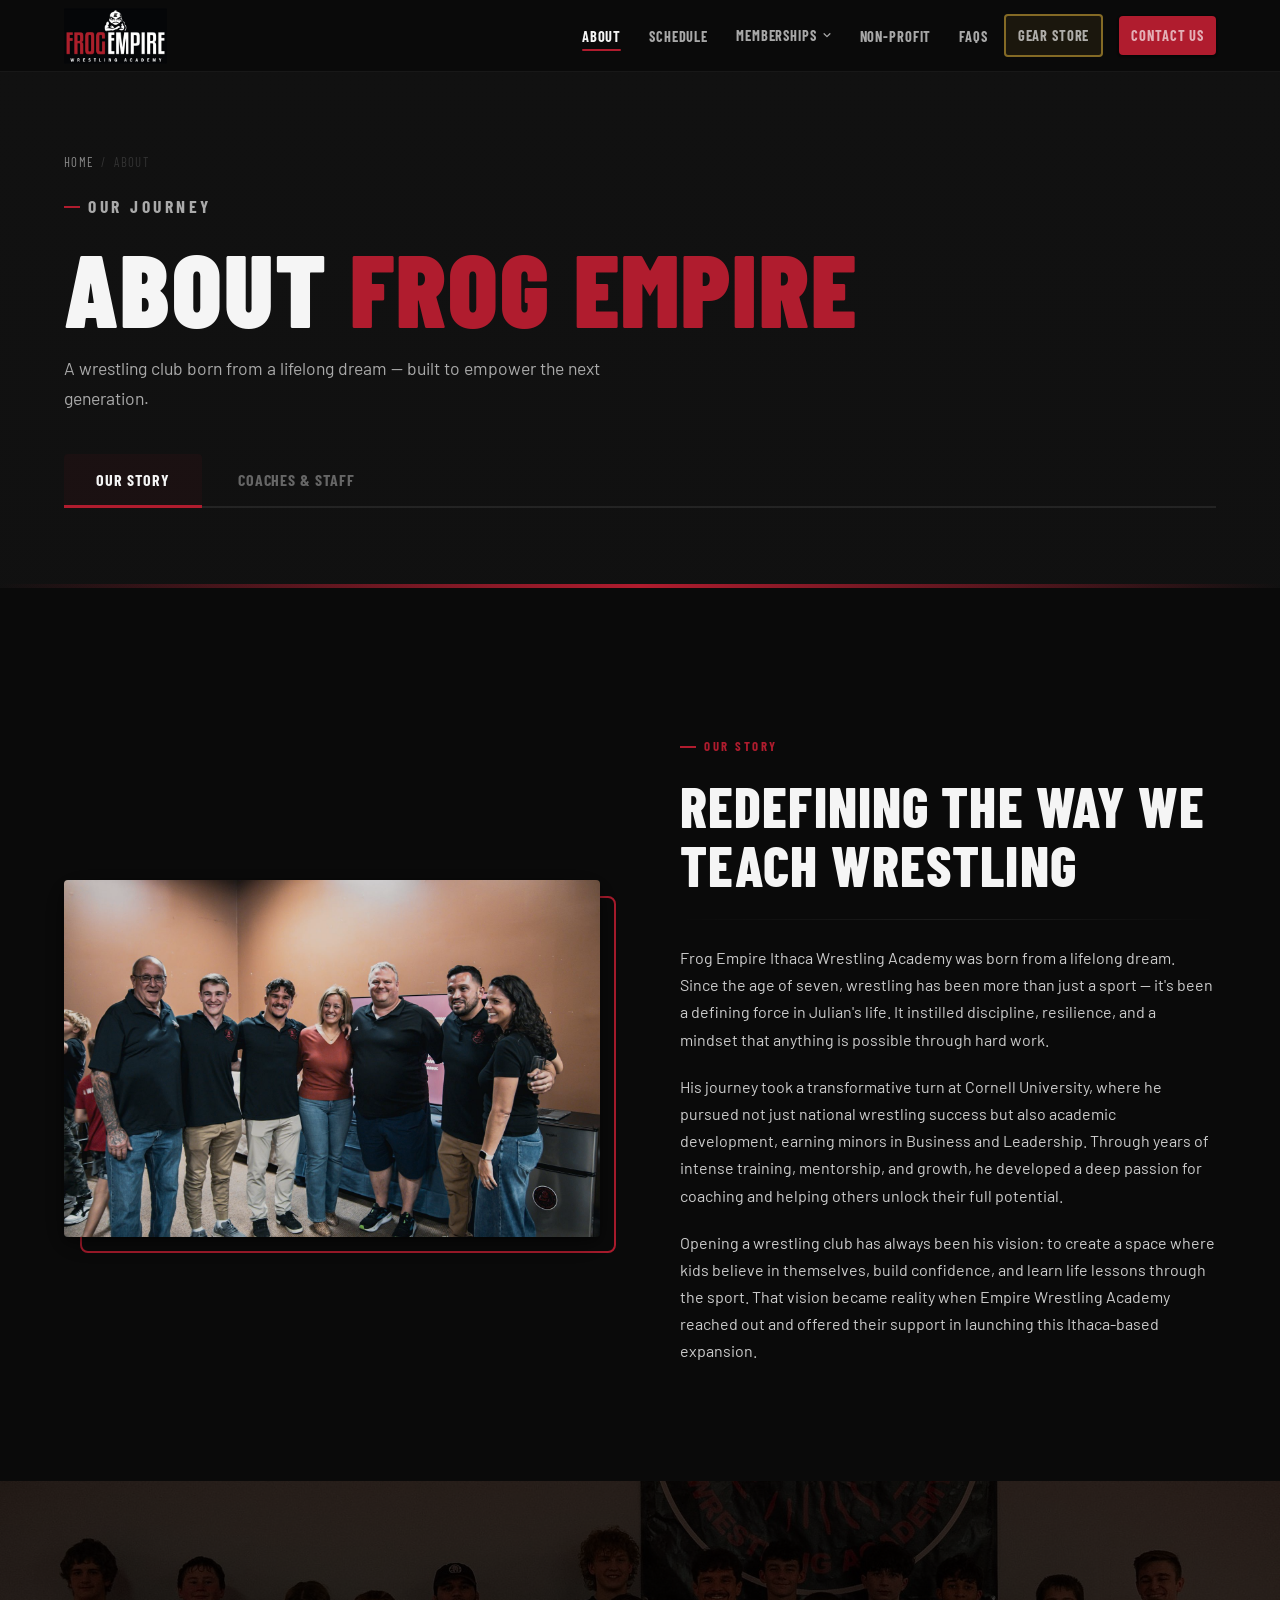
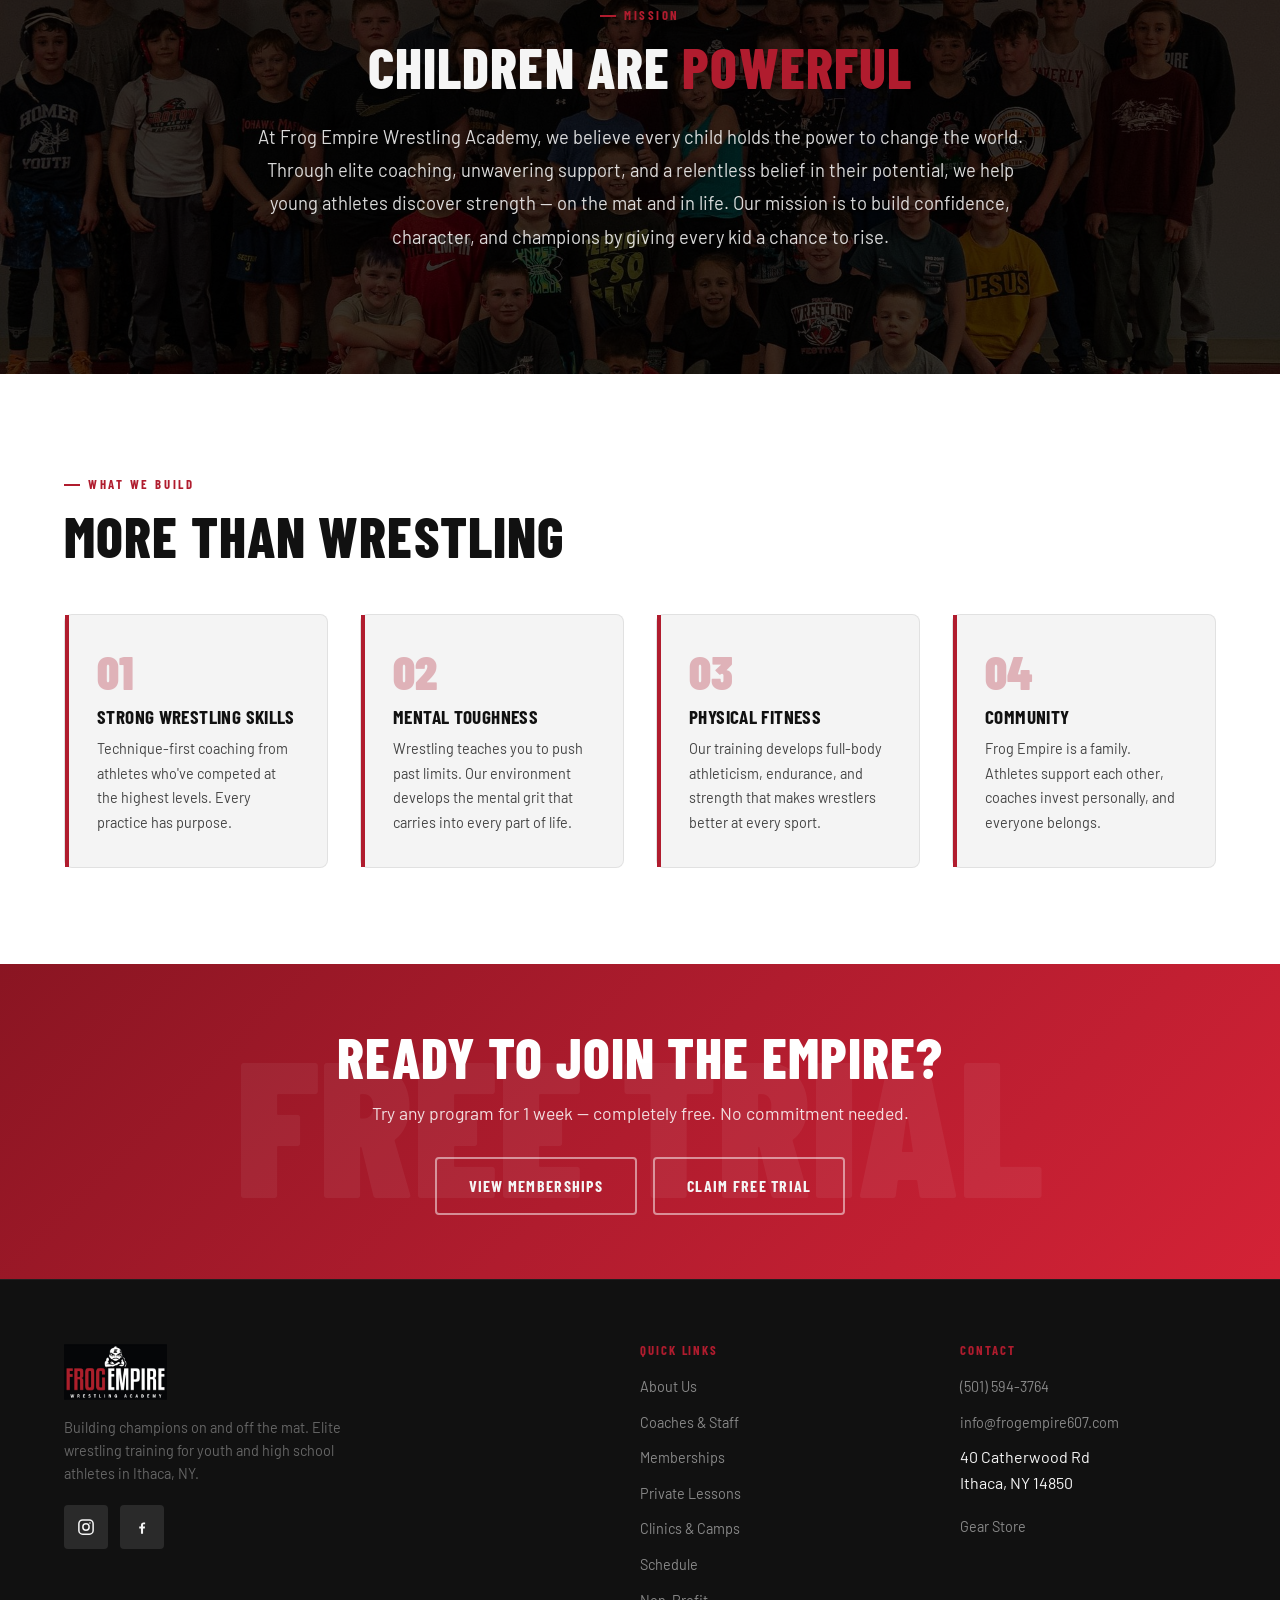
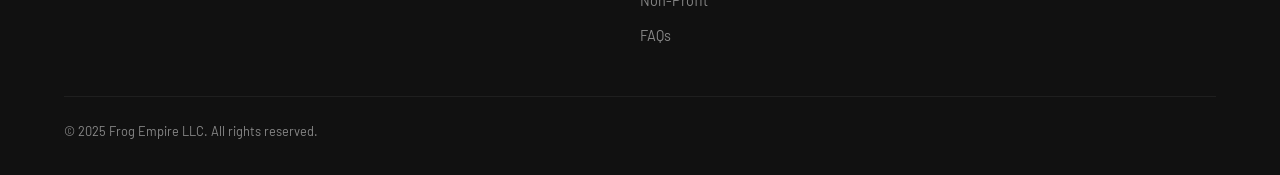
==== commit 808ec4ee: "UX/UI refinement: navigation IA, schedule & memberships polish, a11y, image optimization - Nav: Memb" ====
--- a/about.html
+++ b/about.html
@@ -22,25 +22,35 @@
 </head>
 <body>
 
+<a class="skip-link" href="#main">Skip to content</a>
 <nav class="navbar">
   <div class="nav-inner">
     <a href="index.html" class="nav-logo">
       <img src="images/logo-banner.jpeg" alt="Frog Empire Wrestling Academy" />
     </a>
-    <button class="nav-toggle" id="navToggle" aria-label="Toggle menu">
+    <button class="nav-toggle" id="navToggle" aria-label="Toggle menu" aria-controls="navLinks" aria-expanded="false">
       <span></span><span></span><span></span>
     </button>
     <ul class="nav-links" id="navLinks">
       <li><a href="about.html" class="active">About</a></li>
       <li><a href="schedule.html">Schedule</a></li>
-      <li><a href="memberships.html">Memberships</a></li>
+      <li class="nav-dropdown">
+        <a href="memberships.html">Memberships<svg class="nav-caret" viewBox="0 0 12 12" fill="none" aria-hidden="true"><path d="M2.5 4.5L6 8l3.5-3.5" stroke="currentColor" stroke-width="1.5" stroke-linecap="round" stroke-linejoin="round"/></svg></a>
+        <ul class="nav-dropdown-menu">
+          <li><a href="memberships.html">Programs</a></li>
+          <li><a href="memberships.html#privates">Private Lessons</a></li>
+          <li><a href="memberships.html#clinics">Clinics &amp; Camps</a></li>
+        </ul>
+      </li>
       <li><a href="https://www.frogempirefoundation.org" target="_blank" rel="noopener noreferrer">Non-Profit</a></li>
       <li><a href="faq.html">FAQs</a></li>
-      <li><a href="https://www.icsmerch.com/collections/frog-empire?page=1#cac25b660d0df59da851ec04d2c12018" target="_blank" class="btn btn-gear">Gear Store</a></li>
+      <li><a href="https://www.icsmerch.com/collections/frog-empire?page=1#cac25b660d0df59da851ec04d2c12018" target="_blank" rel="noopener noreferrer" class="btn btn-gear">Gear Store</a></li>
       <li class="nav-cta"><a href="contact.html" class="btn btn-primary">Contact Us</a></li>
     </ul>
   </div>
 </nav>
+
+<main id="main">
 
 <!-- PAGE HERO -->
 <section class="page-hero">
@@ -161,9 +171,9 @@
           <h3>Julian Ramirez</h3>
           <div class="role">Owner &amp; Lead Coach</div>
           <p>Cornell University athlete, minor in Business &amp; Leadership. Julian has been wrestling since age 7 and turned that passion into a mission to develop the next generation of champions in Ithaca.</p>
-          <a href="mailto:info@frogempire607.com" class="coach-email-link">✉ jramirez@frogempire607.com</a>
+          <a href="mailto:jramirez@frogempire607.com" class="coach-email-link">✉ jramirez@frogempire607.com</a>
           <div style="margin-top:12px;">
-            <a href="memberships.html#privates" class="btn btn-red-outline" style="font-size:0.8rem; padding:8px 16px;">Book a Private</a>
+            <a href="memberships.html#privates" class="btn btn-red-outline btn-sm">Book a Private</a>
           </div>
         </div>
       </div>
@@ -221,9 +231,9 @@
           <h3>Sal</h3>
           <div class="role">Head Coach</div>
           <p>Cornell-trained and deeply committed to athlete development. Sal brings high-level technical coaching to every session.</p>
-          <a href="mailto:info@frogempire607.com" class="coach-email-link">✉ sjones@frogempire607.com</a>
+          <a href="mailto:sjones@frogempire607.com" class="coach-email-link">✉ sjones@frogempire607.com</a>
           <div style="margin-top:12px;">
-            <a href="memberships.html#privates" class="btn btn-red-outline" style="font-size:0.8rem; padding:8px 16px;">Book a Private</a>
+            <a href="memberships.html#privates" class="btn btn-red-outline btn-sm">Book a Private</a>
           </div>
         </div>
       </div>
@@ -238,7 +248,7 @@
           <div class="role">Assistant Coach</div>
           <p>Head coach of Ithaca HS, Josh is committed to developing every athlete's technique, mindset, and competitive edge.</p>
           <div style="margin-top:12px;">
-            <a href="memberships.html#privates" class="btn btn-red-outline" style="font-size:0.8rem; padding:8px 16px;">Book a Private</a>
+            <a href="memberships.html#privates" class="btn btn-red-outline btn-sm">Book a Private</a>
           </div>
         </div>
       </div>
@@ -277,6 +287,8 @@
 </div><!-- /panel-team -->
 
 <!-- ===== FOOTER ===== -->
+</main>
+
 <footer>
   <div class="container">
     <div class="footer-inner">
@@ -284,8 +296,8 @@
         <img src="images/logo-banner.jpeg" alt="Frog Empire Wrestling Academy" />
         <p>Building champions on and off the mat. Elite wrestling training for youth and high school athletes in Ithaca, NY.</p>
         <div class="social-links" style="margin-top:20px;">
-          <a href="https://www.instagram.com/frogempire607" target="_blank" aria-label="Instagram">📸</a>
-          <a href="https://www.facebook.com/frogempire607" target="_blank" aria-label="Facebook">👥</a>
+          <a href="https://www.instagram.com/frogempire607" target="_blank" rel="noopener noreferrer" aria-label="Instagram"><svg viewBox="0 0 24 24" fill="none" stroke="currentColor" stroke-width="2" stroke-linecap="round" stroke-linejoin="round" aria-hidden="true"><rect x="2.5" y="2.5" width="19" height="19" rx="5"/><circle cx="12" cy="12" r="4.2"/><circle cx="17.3" cy="6.7" r="1.1" fill="currentColor" stroke="none"/></svg></a>
+          <a href="https://www.facebook.com/frogempire607" target="_blank" rel="noopener noreferrer" aria-label="Facebook"><svg viewBox="0 0 24 24" fill="currentColor" aria-hidden="true"><path d="M13.4 21v-6.9h2.3l.35-2.7H13.4V9.7c0-.78.22-1.32 1.34-1.32h1.43V5.97c-.25-.03-1.1-.1-2.08-.1-2.06 0-3.47 1.25-3.47 3.56v1.98H8.3v2.7h2.32V21h2.78z"/></svg></a>
         </div>
       </div>
       <div class="footer-col">
@@ -294,6 +306,8 @@
           <li><a href="about.html">About Us</a></li>
           <li><a href="about.html#team">Coaches &amp; Staff</a></li>
           <li><a href="memberships.html">Memberships</a></li>
+          <li><a href="memberships.html#privates">Private Lessons</a></li>
+          <li><a href="memberships.html#clinics">Clinics &amp; Camps</a></li>
           <li><a href="schedule.html">Schedule</a></li>
           <li><a href="https://www.frogempirefoundation.org" target="_blank" rel="noopener noreferrer">Non-Profit</a></li>
           <li><a href="faq.html">FAQs</a></li>
@@ -305,7 +319,7 @@
           <li><a href="tel:5015943764">(501) 594-3764</a></li>
           <li><a href="mailto:info@frogempire607.com">info@frogempire607.com</a></li>
           <li>40 Catherwood Rd<br>Ithaca, NY 14850</li>
-          <li style="margin-top:8px;"><a href="https://www.icsmerch.com/collections/frog-empire?page=1#cac25b660d0df59da851ec04d2c12018" target="_blank" rel="noopener noreferrer">🛒 Gear Store</a></li>
+          <li style="margin-top:8px;"><a href="https://www.icsmerch.com/collections/frog-empire?page=1#cac25b660d0df59da851ec04d2c12018" target="_blank" rel="noopener noreferrer">Gear Store</a></li>
         </ul>
       </div>
     </div>
@@ -315,7 +329,7 @@
   </div>
 </footer>
 
-<button id="backToTop" aria-label="Back to top">↑</button>
+<button id="backToTop" aria-label="Back to top"><svg viewBox="0 0 24 24" width="20" height="20" fill="none" stroke="currentColor" stroke-width="2.5" stroke-linecap="round" stroke-linejoin="round" aria-hidden="true"><path d="m6 14 6-6 6 6"/></svg></button>
 <script src="js/main.js"></script>
 <script>
   // About page tabs
--- a/css/style.css
+++ b/css/style.css
@@ -4,6 +4,18 @@
    =========================== */
 
 @import url('https://fonts.googleapis.com/css2?family=Barlow+Condensed:ital,wght@0,400;0,600;0,700;0,800;0,900;1,700&family=Barlow:wght@400;500;600&display=swap');
+
+/* ---- Honeypot (spam filter) ---- */
+.hidden-honeypot {
+  position: absolute;
+  overflow: hidden;
+  clip: rect(0 0 0 0);
+  height: 1px;
+  width: 1px;
+  margin: -1px;
+  padding: 0;
+  border: 0;
+}
 
 /* ---- CSS Variables / Design Tokens ---- */
 :root {
@@ -107,6 +119,26 @@
 }
 :focus:not(:focus-visible) { outline: none; }
 
+/* Skip link — hidden until keyboard focus */
+.skip-link {
+  position: fixed;
+  top: -100px;
+  left: 16px;
+  z-index: 2000;
+  background: var(--red);
+  color: var(--white-pure);
+  padding: 12px 20px;
+  border-radius: var(--radius-sm);
+  font-family: var(--font-display);
+  font-weight: 700;
+  font-size: 0.9rem;
+  text-transform: uppercase;
+  letter-spacing: 0.08em;
+  box-shadow: var(--shadow-lg);
+  transition: top var(--duration-fast) ease;
+}
+.skip-link:focus { top: 12px; }
+
 /* Selection color */
 ::selection { background: var(--red); color: white; }
 
@@ -317,6 +349,70 @@
 .nav-links a:hover::after, .nav-links a.active::after { transform: scaleX(1); }
 .nav-cta { margin-left: var(--space-3); }
 
+/* ---- Nav dropdown (Memberships → Programs / Private Lessons / Clinics & Camps) ---- */
+.nav-caret {
+  width: 10px;
+  height: 10px;
+  flex-shrink: 0;
+  transition: transform var(--duration-fast) ease;
+}
+.nav-dropdown > a {
+  display: inline-flex;
+  align-items: center;
+  gap: 5px;
+}
+@media (min-width: 901px) {
+  .nav-dropdown { position: relative; }
+  .nav-dropdown:hover .nav-caret,
+  .nav-dropdown:focus-within .nav-caret { transform: rotate(180deg); }
+  .nav-dropdown-menu {
+    position: absolute;
+    top: 100%;
+    left: 50%;
+    transform: translateX(-50%) translateY(8px);
+    min-width: 210px;
+    background: rgba(14, 14, 14, 0.97);
+    backdrop-filter: blur(16px);
+    -webkit-backdrop-filter: blur(16px);
+    border: 1px solid rgba(255, 255, 255, 0.08);
+    border-radius: var(--radius-md);
+    padding: var(--space-2);
+    box-shadow: var(--shadow-lg);
+    opacity: 0;
+    visibility: hidden;
+    pointer-events: none;
+    transition:
+      opacity var(--duration-fast) ease,
+      transform var(--duration-normal) var(--ease-out),
+      visibility 0s linear var(--duration-normal);
+  }
+  /* Invisible hover bridge between trigger and menu */
+  .nav-dropdown-menu::before {
+    content: '';
+    position: absolute;
+    top: -12px; left: 0; right: 0;
+    height: 12px;
+  }
+  .nav-dropdown:hover .nav-dropdown-menu,
+  .nav-dropdown:focus-within .nav-dropdown-menu {
+    opacity: 1;
+    visibility: visible;
+    pointer-events: auto;
+    transform: translateX(-50%) translateY(0);
+    transition-delay: 0s;
+  }
+  .nav-dropdown-menu li { width: 100%; }
+  .nav-dropdown-menu a {
+    display: block;
+    padding: 10px 14px;
+    font-size: 0.85rem;
+    white-space: nowrap;
+    color: rgba(255, 255, 255, 0.7);
+  }
+  .nav-dropdown-menu a::after { display: none; }
+  .nav-dropdown-menu a:hover { color: var(--white); background: rgba(255, 255, 255, 0.05); }
+}
+
 /* Hamburger */
 .nav-toggle {
   display: none;
@@ -356,25 +452,32 @@
 
 /* Mobile Nav */
 @media (max-width: 900px) {
+  :root { --nav-height: 60px; }
+  .nav-logo img { height: 44px; }
+  .navbar.scrolled .nav-logo img { height: 40px; }
   .nav-toggle { display: flex; }
   .nav-links {
     position: fixed;
     top: var(--nav-height); left: 0; right: 0;
-    bottom: 0;
     background: var(--black-soft);
     flex-direction: column;
-    padding: var(--space-8) var(--space-6);
+    align-items: stretch;
+    padding: var(--space-4) var(--space-6) var(--space-6);
     gap: 0;
     border-top: 2px solid var(--red);
     transform: translateX(100%);
     transition: transform var(--duration-slow) var(--ease-out);
     overflow-y: auto;
+    max-height: calc(100dvh - var(--nav-height));
     z-index: 1001;
+    box-shadow: 0 8px 32px rgba(0,0,0,0.5);
   }
   .nav-links.open { transform: translateX(0); }
+  .nav-links li { width: 100%; }
   .nav-links a {
-    padding: var(--space-4) 0;
-    font-size: 1.2rem;
+    display: block;
+    padding: var(--space-3) var(--space-2);
+    font-size: 1.05rem;
     border-bottom: 1px solid rgba(255,255,255,0.06);
     width: 100%;
     border-radius: 0;
@@ -382,10 +485,19 @@
   }
   .nav-links a:hover, .nav-links a.active { color: var(--white); background: transparent; }
   .nav-links a::after { display: none; }
-  .nav-cta { margin: var(--space-6) 0 0; }
-  .nav-cta .btn { width: 100%; display: block; text-align: center; }
-  /* Gear Store btn full width on mobile */
-  .nav-links .btn-gear { width: 100%; display: block; text-align: center; margin-top: var(--space-2); }
+  .nav-cta { margin: var(--space-4) 0 0; }
+  .nav-cta .btn { width: 100%; display: block; text-align: center; border-bottom: none; }
+  /* Gear Store btn full width on mobile — keep its own gold border on all sides */
+  .nav-links .btn-gear { width: 100%; display: block; text-align: center; margin-top: var(--space-3); border: 2px solid rgba(240, 192, 64, 0.5); }
+  /* Dropdown flattens to indented sub-links on mobile */
+  .nav-dropdown > a { display: block; }
+  .nav-dropdown .nav-caret { display: none; }
+  .nav-dropdown-menu li { width: 100%; }
+  .nav-dropdown-menu a {
+    padding-left: var(--space-6);
+    font-size: 0.95rem;
+    color: rgba(255, 255, 255, 0.55);
+  }
 }
 
 /* ===============================
@@ -486,7 +598,7 @@
   font-size: 0.8rem;
   text-transform: uppercase;
   letter-spacing: 0.1em;
-  color: #666;
+  color: var(--text-muted);
   margin-top: 4px;
 }
 @media (max-width: 900px) {
@@ -813,14 +925,15 @@
 .contact-icon {
   width: 40px; height: 40px;
   background: var(--red);
+  color: var(--white-pure);
   display: flex;
   align-items: center;
   justify-content: center;
   flex-shrink: 0;
-  font-size: 1.1rem;
   border-radius: var(--radius-sm);
   box-shadow: var(--shadow-sm);
 }
+.contact-icon svg { width: 18px; height: 18px; }
 .contact-info-item h4 {
   font-family: var(--font-display);
   font-size: 0.8rem;
@@ -865,7 +978,7 @@
   background: rgba(26, 26, 26, 0.8);
 }
 .form-group input::placeholder,
-.form-group textarea::placeholder { color: var(--gray-muted); }
+.form-group textarea::placeholder { color: #777; }
 .form-group textarea { resize: vertical; min-height: 120px; }
 .form-group select option { background: var(--gray-dark); }
 @media (max-width: 768px) {
@@ -913,18 +1026,19 @@
   flex-wrap: wrap;
   gap: 12px;
 }
-.footer-bottom p { font-size: 0.8rem; color: #555; }
+.footer-bottom p { font-size: 0.8rem; color: #888; }
 .social-links { display: flex; gap: var(--space-3); }
 .social-links a {
-  width: 38px; height: 38px;
+  width: 44px; height: 44px;
   background: var(--gray-mid);
+  color: var(--white);
   display: flex;
   align-items: center;
   justify-content: center;
-  font-size: 1rem;
   transition: all var(--duration-normal) var(--ease-out);
   border-radius: var(--radius-sm);
 }
+.social-links a svg { width: 18px; height: 18px; }
 .social-links a:hover { background: var(--red); transform: translateY(-2px); box-shadow: var(--shadow-red); }
 @media (max-width: 768px) {
   .footer-inner { grid-template-columns: 1fr 1fr; gap: 40px; }
@@ -961,9 +1075,9 @@
   font-size: 0.8rem;
   letter-spacing: 0.1em;
   text-transform: uppercase;
-  color: #555;
-}
-.breadcrumb a { color: #777; }
+  color: #999;
+}
+.breadcrumb a { color: #888; }
 .breadcrumb a:hover { color: var(--red); }
 .breadcrumb span { color: #333; }
 
@@ -1028,7 +1142,7 @@
 .team-card-body { padding: 20px; }
 .team-card-body h3 { font-size: 1.2rem; margin-bottom: 4px; }
 .team-card-body .role { color: var(--red); font-size: 0.95rem; text-transform: uppercase; letter-spacing: 0.1em; font-family: var(--font-display); font-weight: 700; margin-bottom: 12px; }
-.team-card-body p { font-size: 0.875rem; color: #888; line-height: 1.5; }
+.team-card-body p { font-size: 0.875rem; color: #999; line-height: 1.5; }
 
 /* ===============================
    NON-PROFIT
@@ -1101,7 +1215,7 @@
   font-weight: 700;
   letter-spacing: 0.15em;
   text-transform: uppercase;
-  color: #555;
+  color: #8a8a8a;
   padding: 8px 0;
   border-bottom: 1px solid rgba(255,255,255,0.05);
   margin-bottom: 12px;
@@ -1137,6 +1251,87 @@
   .schedule-tag { width: fit-content; }
 }
 
+/* Notes above embeds/panels */
+.panel-note {
+  color: var(--text-muted);
+  font-size: 0.95rem;
+  max-width: 680px;
+  margin-bottom: var(--space-6);
+}
+
+/* Framed third-party embeds (booking widget, calendar) */
+.embed-frame {
+  background: var(--gray-dark);
+  border: 1px solid rgba(255,255,255,0.07);
+  border-radius: var(--radius-md);
+  padding: var(--space-3);
+  box-shadow: var(--shadow-sm);
+}
+.embed-frame--light {
+  background: var(--white-pure);
+  border-color: rgba(0,0,0,0.06);
+}
+.calendar-embed {
+  border: 0;
+  width: 100%;
+  height: 640px;
+  display: block;
+  background: var(--white-pure);
+  border-radius: var(--radius-sm);
+}
+@media (max-width: 700px) {
+  .calendar-embed { height: 560px; }
+}
+
+/* Red-accent info callout */
+.info-callout {
+  margin-top: var(--space-8);
+  padding: var(--space-5) var(--space-6);
+  background: var(--gray-dark);
+  border-left: 4px solid var(--red);
+  border-radius: 0 var(--radius-sm) var(--radius-sm) 0;
+}
+.info-callout h4 {
+  font-family: var(--font-display);
+  font-size: 1rem;
+  text-transform: uppercase;
+  letter-spacing: 0.08em;
+  margin-bottom: var(--space-2);
+}
+.info-callout p { color: var(--text-muted); font-size: 0.9rem; }
+.info-callout a { color: var(--red); }
+.info-callout a:hover { color: var(--red-light); }
+
+/* Discovery cards (cross-links to clinics/camps & private lessons) */
+.discover-grid {
+  display: grid;
+  grid-template-columns: 1fr 1fr;
+  gap: var(--space-6);
+}
+.discover-card {
+  display: flex;
+  flex-direction: column;
+  align-items: flex-start;
+  gap: var(--space-3);
+  background: var(--gray-dark);
+  border: 1px solid rgba(255,255,255,0.07);
+  border-radius: var(--radius-md);
+  padding: var(--space-8);
+  box-shadow: var(--shadow-sm);
+  transition: all var(--duration-normal) var(--ease-out);
+}
+.discover-card:hover {
+  transform: translateY(-2px);
+  box-shadow: var(--shadow-md);
+  border-color: rgba(176,28,46,0.4);
+}
+.discover-card h3 { font-size: 1.4rem; }
+.discover-card p { color: var(--text-muted); font-size: 0.95rem; flex: 1; }
+@media (max-width: 768px) {
+  .discover-grid { grid-template-columns: 1fr; gap: var(--space-4); }
+  .discover-card { padding: var(--space-6); }
+}
+
 /* ===============================
    ANIMATIONS
    =============================== */
@@ -1211,18 +1406,6 @@
     transparent 20px
   );
 }
-/* Hint label for empty image slots */
-.section-img-bg:not([style*="background-image"])::after {
-  content: '📷 ADD BACKGROUND IMAGE';
-  position: absolute;
-  top: 16px; right: 16px;
-  font-family: var(--font-display);
-  font-size: 0.7rem;
-  letter-spacing: 0.15em;
-  color: rgba(255,255,255,0.25);
-  pointer-events: none;
-  z-index: 2;
-}
 
 /* ===============================
    PRIVATES — dark text overrides for light-bg section
@@ -1269,15 +1452,9 @@
   transition: transform 0.4s ease;
 }
 .clinic-card:hover .clinic-card-img img { transform: scale(1.04); }
-.clinic-card-img.img-placeholder::after {
-  content: '📷  ADD HEADER IMAGE';
-  font-family: var(--font-display);
-  font-size: 0.65rem;
-  letter-spacing: 0.18em;
-  color: rgba(255,255,255,0.22);
-  position: absolute;
-  pointer-events: none;
-}
+/* Cards without a header image skip the image band entirely (no empty
+   placeholder box on the live site) */
+.clinic-card-img.img-placeholder { display: none; }
 
 /* Past clinic card tone */
 .clinic-card--past .clinic-card-header { background: #1e1e1e; }
@@ -1294,7 +1471,7 @@
   font-weight: 700;
   letter-spacing: 0.15em;
   text-transform: uppercase;
-  color: #555;
+  color: #8a8a8a;
   margin-bottom: 10px;
 }
 .clinic-photos-grid {
@@ -1316,30 +1493,10 @@
   transition: transform 0.3s ease;
 }
 .clinic-photo-slot:hover img { transform: scale(1.06); }
-.clinic-photo-slot.empty {
-  border: 1px dashed rgba(255,255,255,0.1);
-  display: flex;
-  align-items: center;
-  justify-content: center;
-}
-.clinic-photo-slot.empty::after {
-  content: '+';
-  color: #333;
-  font-size: 1.4rem;
-  font-weight: 300;
-  pointer-events: none;
-}
-/* Uncomment comment hint */
-.clinic-photo-slot.empty::before {
-  content: 'ADD PHOTO';
-  position: absolute;
-  bottom: 4px;
-  font-family: var(--font-display);
-  font-size: 0.55rem;
-  letter-spacing: 0.12em;
-  color: #2a2a2a;
-  pointer-events: none;
-}
+/* Empty photo slots are authoring scaffolding — never show them on the
+   live site. The whole gallery block hides until at least one photo exists. */
+.clinic-photo-slot.empty { display: none; }
+.clinic-photos:not(:has(.clinic-photo-slot img)) { display: none; }
 
 /* ===============================
    CLINIC SCHEDULE TABLE
@@ -1375,9 +1532,9 @@
   color: var(--white);
   white-space: nowrap;
 }
-.clinic-schedule-table td small { display:block; color:#666; font-size:0.82rem; font-weight:400; }
+.clinic-schedule-table td small { display:block; color:#999; font-size:0.82rem; font-weight:400; }
 .clinic-schedule-table .check { color: #4caf50; font-size: 1.1rem; }
-.clinic-schedule-table .no-session { color: #333; }
+.clinic-schedule-table .no-session { color: #777; }
 @media (max-width:520px) {
   .clinic-schedule-table th, .clinic-schedule-table td { padding: 6px 7px; font-size: 0.85rem; }
 }
@@ -1437,7 +1594,13 @@
 .page-tab-panel { display: none; padding-top: 48px; }
 .page-tab-panel.active { display: block; }
 @media (max-width: 600px) {
-  .page-tabs { gap: 0; overflow-x: auto; -webkit-overflow-scrolling: touch; }
+  .page-tabs {
+    gap: 0;
+    overflow-x: auto;
+    -webkit-overflow-scrolling: touch;
+    scrollbar-width: none;
+  }
+  .page-tabs::-webkit-scrollbar { display: none; }
   .page-tab-btn { padding: 14px 16px; font-size: 0.85rem; white-space: nowrap; flex-shrink: 0; }
 }
 
@@ -1456,7 +1619,7 @@
   margin: 48px 0 28px;
 }
 .team-section-label:first-child { margin-top: 0; }
-.coach-email-link { display: block; font-size: 0.8rem; color: #666; margin-top: 4px; transition: color 0.2s; }
+.coach-email-link { display: block; font-size: 0.8rem; color: var(--text-muted); margin-top: 4px; transition: color 0.2s; }
 .coach-email-link:hover { color: var(--red); }
 .coach-card.clickable { cursor: pointer; }
 .coach-card.clickable .coach-img-wrap { transition: border-color 0.3s, transform 0.3s; }
@@ -1483,7 +1646,7 @@
   margin-bottom: 10px;
 }
 .cornell-card h4 { font-size: 1rem; margin-bottom: 4px; }
-.cornell-card p { font-size: 0.8rem; color: #666; }
+.cornell-card p { font-size: 0.8rem; color: var(--text-muted); }
 
 /* ===============================
    ENROLLMENT BUTTONS MULTI
@@ -1495,9 +1658,146 @@
   font-size: 0.88rem;
   letter-spacing: 0.12em;
   text-transform: uppercase;
-  color: #555;
+  color: var(--text-muted);
   margin-bottom: 4px;
   display: block;
+}
+
+/* ===============================
+   PRICE CARDS (program enrollment)
+   =============================== */
+.btn-block { display: block; width: 100%; }
+.btn-sm { font-size: 0.8rem; padding: 8px 16px; }
+
+/* "Coming Soon" badges */
+.badge-soon {
+  font-family: var(--font-display);
+  font-size: 0.6em;
+  font-weight: 700;
+  text-transform: uppercase;
+  background: var(--red);
+  color: var(--white-pure);
+  padding: 2px 8px;
+  border-radius: var(--radius-sm);
+  vertical-align: middle;
+  letter-spacing: 0.05em;
+}
+.badge-soon--lg {
+  font-size: 0.75rem;
+  padding: 4px 12px;
+  letter-spacing: 0.1em;
+  text-transform: uppercase;
+  vertical-align: baseline;
+  flex-shrink: 0;
+}
+.price-card {
+  background: var(--gray-dark);
+  border: 1px solid rgba(255,255,255,0.08);
+  border-radius: var(--radius-md);
+  padding: var(--space-8);
+  box-shadow: var(--shadow-sm);
+}
+.price-card--featured { border-color: var(--red); }
+.price-card-title {
+  font-family: var(--font-display);
+  font-size: 0.88rem;
+  letter-spacing: 0.15em;
+  text-transform: uppercase;
+  color: var(--text-muted);
+  margin-bottom: var(--space-5);
+}
+.price-option + .price-option {
+  border-top: 1px solid rgba(255,255,255,0.08);
+  margin-top: var(--space-5);
+  padding-top: var(--space-5);
+}
+.price-amount {
+  font-family: var(--font-display);
+  font-size: 2.5rem;
+  font-weight: 900;
+  color: var(--red);
+  line-height: 1;
+  margin-bottom: var(--space-2);
+}
+.price-note {
+  font-size: 0.8rem;
+  color: var(--text-muted);
+  margin: -4px 0 var(--space-2);
+}
+.price-note--save { color: #5fc06d; }
+/* Compact multi-column price summary (Girls section) */
+.price-mini-grid {
+  display: flex;
+  gap: var(--space-3);
+  flex-wrap: wrap;
+  margin-bottom: var(--space-4);
+}
+.price-mini-grid > div { flex: 1; min-width: 110px; }
+.price-mini-label {
+  font-size: 0.75rem;
+  color: var(--text-muted);
+  margin-bottom: 4px;
+}
+.price-mini-amount {
+  font-family: var(--font-display);
+  font-size: 1.8rem;
+  font-weight: 900;
+  color: var(--red);
+}
+
+/* Feature lists (program bullet points with red arrows) */
+.feature-list {
+  margin-top: var(--space-6);
+  display: flex;
+  flex-direction: column;
+  gap: 10px;
+}
+.feature-list li {
+  display: flex;
+  gap: 10px;
+  align-items: flex-start;
+  color: var(--text-secondary);
+}
+.feature-list li::before {
+  content: '→';
+  color: var(--red);
+  flex-shrink: 0;
+  font-weight: bold;
+}
+
+/* Two-column program detail layout (text + pricing) */
+.program-detail-grid {
+  display: grid;
+  grid-template-columns: 1fr 1fr;
+  gap: 64px;
+  margin-top: 40px;
+  align-items: start;
+}
+@media (max-width: 768px) {
+  .program-detail-grid { grid-template-columns: 1fr; gap: 32px; }
+}
+
+/* Red-tinted notice banner (discounts, booking notes) */
+.notice-banner {
+  background: rgba(176,28,46,0.08);
+  border: 1px solid rgba(176,28,46,0.25);
+  border-radius: var(--radius-md);
+  padding: var(--space-5) var(--space-6);
+}
+.notice-banner-label {
+  font-family: var(--font-display);
+  font-size: 0.8rem;
+  text-transform: uppercase;
+  letter-spacing: 0.12em;
+  color: var(--red);
+  margin-bottom: 6px;
+}
+/* Full-bleed variant used as a band between sections */
+.notice-banner--full {
+  border-radius: 0;
+  border-left: none;
+  border-right: none;
+  padding: var(--space-6) 0;
 }
 
 /* ===============================
@@ -1588,7 +1888,7 @@
   color: var(--white);
   margin-bottom: 4px;
 }
-.tier-desc { font-size: 0.8rem; color: #666; margin-bottom: 12px; }
+.tier-desc { font-size: 0.8rem; color: var(--text-muted); margin-bottom: 12px; }
 
 /* ===============================
    CLINIC CARDS
@@ -1639,7 +1939,7 @@
   font-weight: 700;
   letter-spacing: 0.12em;
   text-transform: uppercase;
-  color: #555;
+  color: #8a8a8a;
   margin-bottom: 2px;
 }
 .clinic-meta-value { font-size: 0.9rem; color: #ccc; }
@@ -1650,7 +1950,7 @@
   color: var(--red);
   margin: 12px 0 8px;
 }
-.clinic-desc { font-size: 0.875rem; color: #888; margin-bottom: 16px; }
+.clinic-desc { font-size: 0.875rem; color: #999; margin-bottom: 16px; }
 @media (max-width: 600px) {
   .tier-book-row { grid-template-columns: 1fr; }
   .clinic-meta { grid-template-columns: 1fr; }
@@ -1659,6 +1959,12 @@
 /* ===============================
    RESPONSIVE IMPROVEMENTS
    =============================== */
+
+/* Tablet: 80px column gaps are greedy at 769-1024px */
+@media (min-width: 769px) and (max-width: 1024px) {
+  [style*="gap:80px"], [style*="gap: 80px"] { gap: 48px !important; }
+  .story-grid, .contact-grid { gap: 48px; }
+}
 
 /* Fix: Location grid on index + FAQ 2-col grid */
 @media (max-width: 768px) {
@@ -1706,7 +2012,9 @@
   border: none;
   border-radius: var(--radius-md);
   cursor: pointer;
-  font-size: 1.2rem;
+  display: flex;
+  align-items: center;
+  justify-content: center;
   opacity: 0;
   transition: all var(--duration-normal) var(--ease-out);
   z-index: 999;
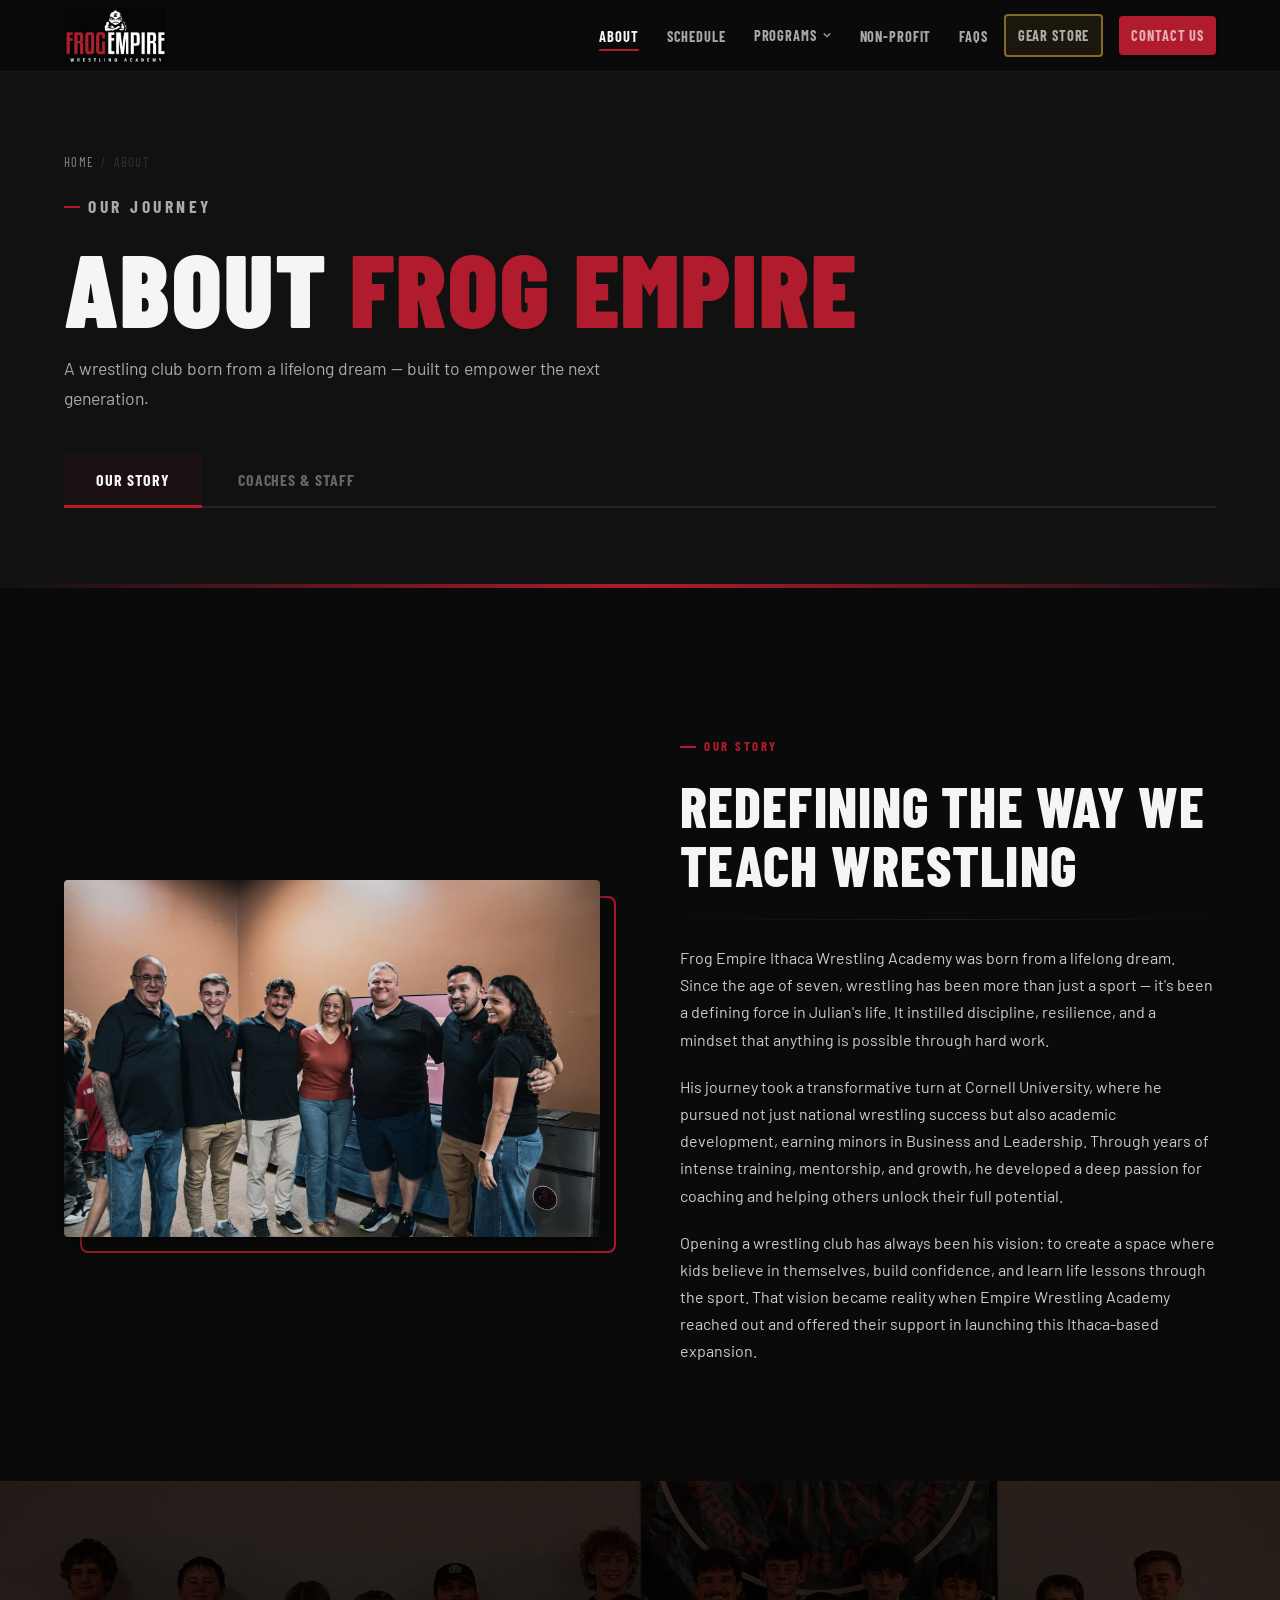
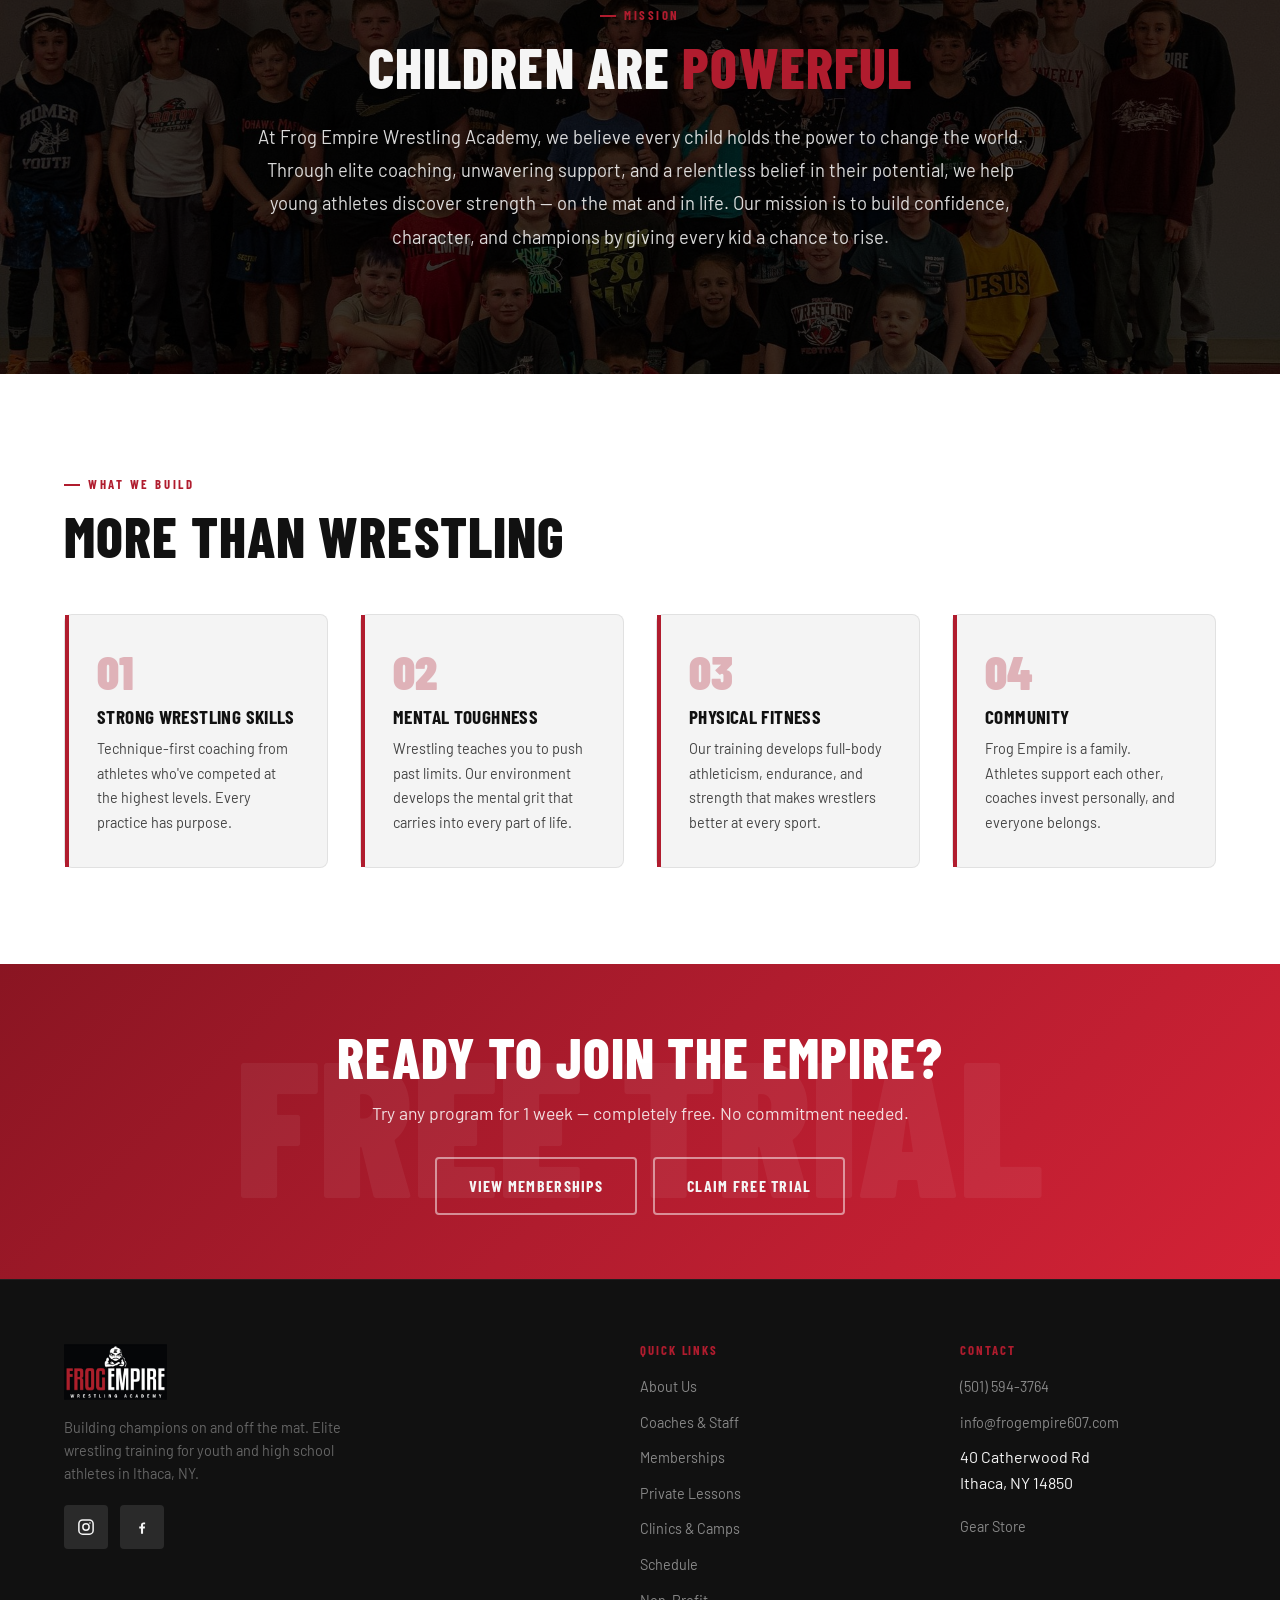
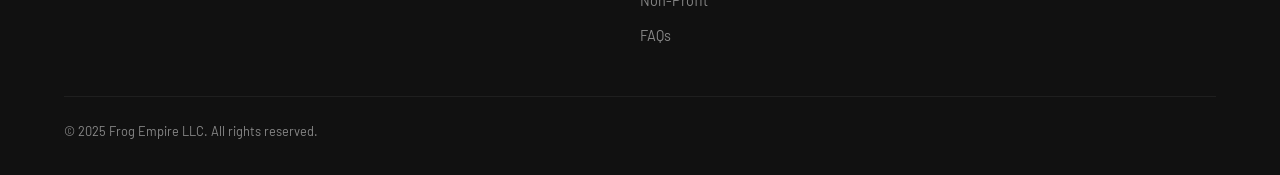
==== commit 512f5167: "Programs nav label, single-button membership cards, Sunday Funday/trial/Girls Only links - Nav dropd" ====
--- a/about.html
+++ b/about.html
@@ -35,9 +35,9 @@
       <li><a href="about.html" class="active">About</a></li>
       <li><a href="schedule.html">Schedule</a></li>
       <li class="nav-dropdown">
-        <a href="memberships.html">Memberships<svg class="nav-caret" viewBox="0 0 12 12" fill="none" aria-hidden="true"><path d="M2.5 4.5L6 8l3.5-3.5" stroke="currentColor" stroke-width="1.5" stroke-linecap="round" stroke-linejoin="round"/></svg></a>
+        <a href="memberships.html">Programs<svg class="nav-caret" viewBox="0 0 12 12" fill="none" aria-hidden="true"><path d="M2.5 4.5L6 8l3.5-3.5" stroke="currentColor" stroke-width="1.5" stroke-linecap="round" stroke-linejoin="round"/></svg></a>
         <ul class="nav-dropdown-menu">
-          <li><a href="memberships.html">Programs</a></li>
+          <li><a href="memberships.html">Memberships</a></li>
           <li><a href="memberships.html#privates">Private Lessons</a></li>
           <li><a href="memberships.html#clinics">Clinics &amp; Camps</a></li>
         </ul>
@@ -144,7 +144,7 @@
       <p>Try any program for 1 week — completely free. No commitment needed.</p>
       <div style="display:flex;gap:16px;justify-content:center;flex-wrap:wrap;">
         <a href="memberships.html" class="btn btn-outline">View Memberships</a>
-        <a href="https://www.wellnessliving.com/rs/catalog-view.html?k_business=728263&id_sale=1&k_id=3768697" class="btn btn-outline">Claim Free Trial</a>
+        <a href="https://athletix-os.com/member/signup?club=frogempire607&trial=1" class="btn btn-outline">Claim Free Trial</a>
       </div>
     </div>
   </div>
@@ -279,7 +279,7 @@
     </div>
 
     <div style="margin-top:48px; text-align:center;">
-      <a href="https://www.wellnessliving.com/rs/catalog-view.html?k_business=728263&id_sale=1&k_id=3768697" class="btn btn-primary">Train With This Team — Free for 1 Week</a>
+      <a href="https://athletix-os.com/member/signup?club=frogempire607&trial=1" class="btn btn-primary">Train With This Team — Free for 1 Week</a>
     </div>
 
   </div>
